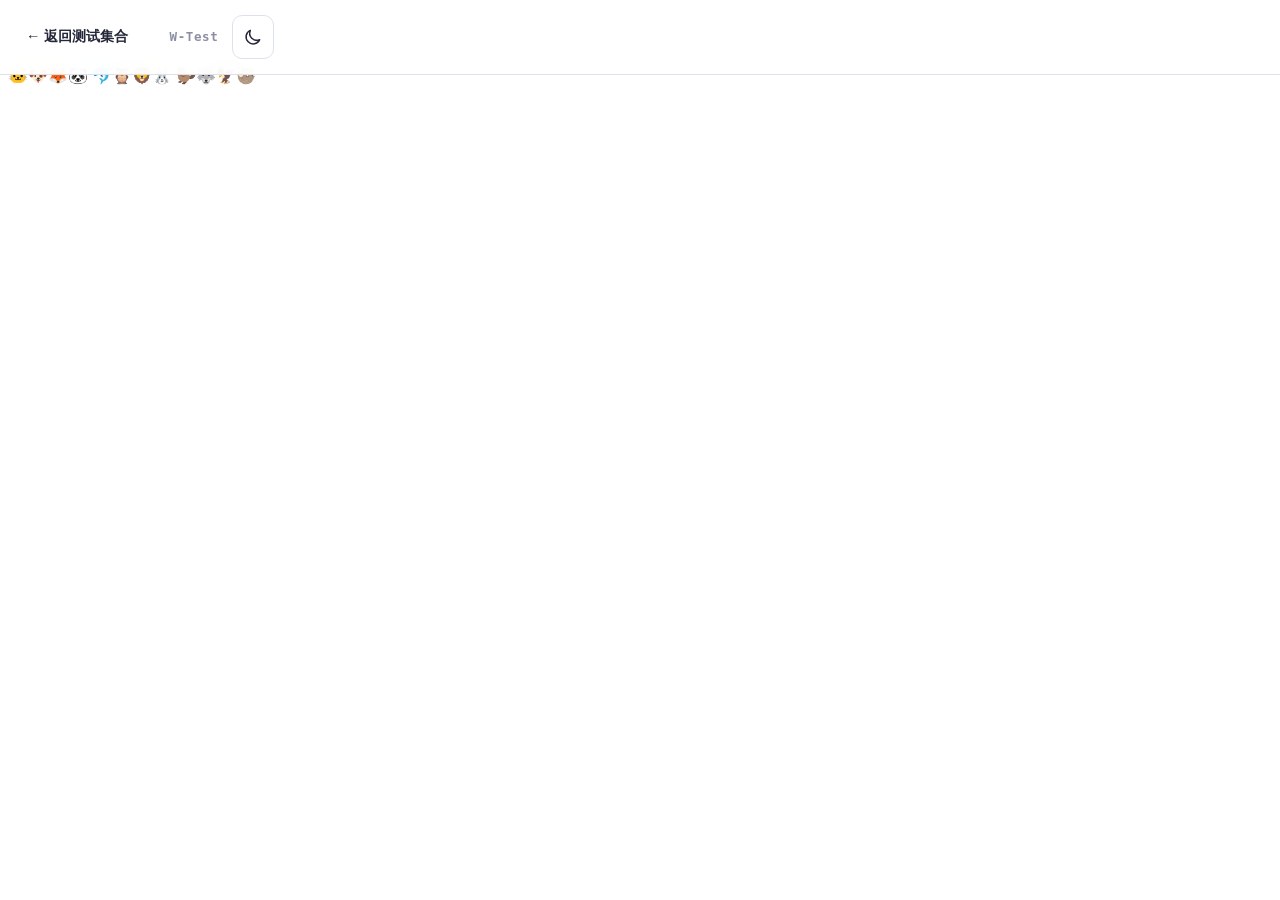
==== tests/animal/index.html @ ecf6f888 "feat: redesign site experience" ====
<!DOCTYPE html>
<html lang="zh-CN">
<head>
<meta charset="UTF-8">
<meta name="viewport" content="width=device-width, initial-scale=1.0">
<title>你是哪种动物？| 超有趣动物人格测试</title>
<meta name="description" content="30道趣味题目，测测你的动物人格原型！猫系？狗系？卡皮巴拉？12种动物等你来解锁～">
<meta property="og:title" content="你是哪种动物？超有趣动物人格测试">
<meta property="og:description" content="30道趣味题目测出你的动物人格，看看你是猫系高冷怪还是狗系快乐修勾？">
<meta property="og:type" content="website">
<link rel="icon" type="image/svg+xml" href="../../favicon.svg">
<link rel="stylesheet" href="style.css">
  <script src="../../js/theme.js"></script>
  <link rel="stylesheet" href="../../css/tokens.css">
  <link rel="stylesheet" href="../../css/components.css">
  <link rel="stylesheet" href="../../css/test-shell.css">
</head>
<body class="wt-has-nav">
<nav class="wt-nav">
    <a href="../../index.html">← 返回测试集合</a>
    <span style="color:rgba(255,255,255,0.2);">|</span>
    <span class="wt-nav-logo">W-Test</span>
</nav>

<div class="floating-bg">
  <span class="emoji">🐱</span><span class="emoji">🐶</span><span class="emoji">🦊</span><span class="emoji">🐼</span>
  <span class="emoji">🐬</span><span class="emoji">🦉</span><span class="emoji">🦁</span><span class="emoji">🐰</span>
  <span class="emoji">🦫</span><span class="emoji">🐺</span><span class="emoji">🦅</span><span class="emoji">🦥</span>
</div>

<div class="container" id="app">
  <!-- 动态渲染 -->
</div>

<script src="script.js"></script>
<script src="../../js/test-shell.js"></script>
</body>
</html>
---- css/tokens.css ----
:root {
  color-scheme: light;
  --wt-color-primary: #6657e8;
  --wt-color-primary-strong: #4f42ca;
  --wt-color-primary-soft: #eeecff;
  --wt-color-teal: #37a9a1;
  --wt-color-teal-soft: #e2f5f2;
  --wt-color-coral: #f06e76;
  --wt-color-coral-soft: #fff0f1;
  --wt-color-ink: #171a2b;
  --wt-color-text: #25283a;
  --wt-color-text-secondary: #64687b;
  --wt-color-text-muted: #8b8fa1;
  --wt-color-page: #f7f8fc;
  --wt-color-surface: #ffffff;
  --wt-color-surface-raised: #ffffff;
  --wt-color-surface-soft: #f0f2f8;
  --wt-color-border: #dde1ec;
  --wt-color-border-strong: #c7ccda;
  --wt-color-danger: #c83f55;
  --wt-color-focus: #1c7ed6;
  --wt-shadow-sm: 0 6px 18px rgba(31, 35, 58, 0.06);
  --wt-shadow-md: 0 18px 48px rgba(31, 35, 58, 0.1);
  --wt-radius-sm: 10px;
  --wt-radius-md: 14px;
  --wt-radius-lg: 18px;
  --wt-radius-xl: 28px;
  --wt-space-1: 4px;
  --wt-space-2: 8px;
  --wt-space-3: 12px;
  --wt-space-4: 16px;
  --wt-space-5: 24px;
  --wt-space-6: 32px;
  --wt-space-7: 48px;
  --wt-space-8: 72px;
  --wt-content-width: 1280px;
  --wt-reading-width: 720px;
  --wt-font-display: "Smiley Sans", "得意黑", "PingFang SC", sans-serif;
  --wt-font-body: "Noto Sans SC", "PingFang SC", "Microsoft YaHei", sans-serif;
  --wt-font-mono: "IBM Plex Mono", "SFMono-Regular", Consolas, monospace;
  --wt-ease: cubic-bezier(0.22, 1, 0.36, 1);
  --wt-duration-fast: 160ms;
  --wt-duration-normal: 280ms;
}

[data-theme="dark"] {
  color-scheme: dark;
  --wt-color-primary: #968cff;
  --wt-color-primary-strong: #b4adff;
  --wt-color-primary-soft: #2b2850;
  --wt-color-teal: #65c8bf;
  --wt-color-teal-soft: #163c3a;
  --wt-color-coral: #ff8d94;
  --wt-color-coral-soft: #48282f;
  --wt-color-ink: #f7f7fb;
  --wt-color-text: #f0f1f7;
  --wt-color-text-secondary: #b6b9c8;
  --wt-color-text-muted: #8e92a3;
  --wt-color-page: #11131d;
  --wt-color-surface: #1a1d29;
  --wt-color-surface-raised: #202432;
  --wt-color-surface-soft: #252938;
  --wt-color-border: #323747;
  --wt-color-border-strong: #474d61;
  --wt-color-danger: #ff8698;
  --wt-color-focus: #72b7ff;
  --wt-shadow-sm: 0 8px 22px rgba(0, 0, 0, 0.2);
  --wt-shadow-md: 0 20px 56px rgba(0, 0, 0, 0.3);
}

@media (prefers-reduced-motion: reduce) {
  html {
    scroll-behavior: auto !important;
  }

  *,
  *::before,
  *::after {
    animation-duration: 0.01ms !important;
    animation-iteration-count: 1 !important;
    scroll-behavior: auto !important;
    transition-duration: 0.01ms !important;
  }
}
---- css/components.css ----
.wt-visually-hidden {
  position: absolute !important;
  width: 1px !important;
  height: 1px !important;
  padding: 0 !important;
  margin: -1px !important;
  overflow: hidden !important;
  clip: rect(0, 0, 0, 0) !important;
  white-space: nowrap !important;
  border: 0 !important;
}

:where(a, button, input, select, textarea, [tabindex]):focus-visible {
  outline: 3px solid var(--wt-color-focus);
  outline-offset: 3px;
}

.wt-button {
  min-height: 44px;
  display: inline-flex;
  align-items: center;
  justify-content: center;
  gap: var(--wt-space-2);
  padding: 10px 18px;
  border: 1px solid transparent;
  border-radius: var(--wt-radius-sm);
  font: 700 0.94rem/1.2 var(--wt-font-body);
  text-decoration: none;
  cursor: pointer;
  transition: transform var(--wt-duration-fast) var(--wt-ease),
    background-color var(--wt-duration-fast) ease,
    border-color var(--wt-duration-fast) ease,
    color var(--wt-duration-fast) ease,
    box-shadow var(--wt-duration-fast) ease;
}

.wt-button:hover {
  transform: translateY(-2px);
}

.wt-button:active {
  transform: translateY(0);
}

.wt-button--primary {
  color: #fff;
  background: var(--wt-color-primary);
  box-shadow: 0 8px 22px color-mix(in srgb, var(--wt-color-primary) 26%, transparent);
}

.wt-button--primary:hover {
  background: var(--wt-color-primary-strong);
}

.wt-button--secondary {
  color: var(--wt-color-text);
  background: var(--wt-color-surface);
  border-color: var(--wt-color-border);
}

.wt-button--secondary:hover {
  border-color: var(--wt-color-border-strong);
  box-shadow: var(--wt-shadow-sm);
}

.wt-button--quiet {
  color: var(--wt-color-text-secondary);
  background: transparent;
}

.wt-button--danger {
  color: var(--wt-color-danger);
  background: transparent;
  border-color: color-mix(in srgb, var(--wt-color-danger) 35%, transparent);
}

.wt-icon-button {
  width: 44px;
  height: 44px;
  display: inline-grid;
  place-items: center;
  padding: 0;
  border: 1px solid var(--wt-color-border);
  border-radius: var(--wt-radius-sm);
  color: var(--wt-color-text);
  background: var(--wt-color-surface);
  cursor: pointer;
  transition: background-color var(--wt-duration-fast) ease,
    border-color var(--wt-duration-fast) ease,
    transform var(--wt-duration-fast) var(--wt-ease);
}

.wt-icon-button:hover {
  border-color: var(--wt-color-primary);
  background: var(--wt-color-primary-soft);
  transform: translateY(-1px);
}

.wt-chip {
  min-height: 38px;
  display: inline-flex;
  align-items: center;
  justify-content: center;
  padding: 7px 14px;
  border: 1px solid var(--wt-color-border);
  border-radius: 999px;
  color: var(--wt-color-text-secondary);
  background: var(--wt-color-surface);
  font: 650 0.86rem/1 var(--wt-font-body);
}

button.wt-chip {
  cursor: pointer;
}

button.wt-chip:hover,
.wt-chip[aria-pressed="true"],
.wt-chip.is-active {
  color: var(--wt-color-primary-strong);
  border-color: color-mix(in srgb, var(--wt-color-primary) 45%, var(--wt-color-border));
  background: var(--wt-color-primary-soft);
}

.wt-kicker {
  display: inline-flex;
  align-items: center;
  gap: var(--wt-space-2);
  margin: 0 0 var(--wt-space-3);
  color: var(--wt-color-primary-strong);
  font: 750 0.8rem/1.2 var(--wt-font-mono);
  letter-spacing: 0.08em;
  text-transform: uppercase;
}

.wt-kicker::before {
  content: "";
  width: 24px;
  height: 2px;
  background: currentColor;
}

.wt-surface-card {
  border: 1px solid var(--wt-color-border);
  border-radius: var(--wt-radius-lg);
  background: var(--wt-color-surface);
  box-shadow: var(--wt-shadow-sm);
}

.wt-theme-icon {
  width: 20px;
  height: 20px;
  display: block;
}

.wt-theme-icon--sun,
[data-theme="dark"] .wt-theme-icon--moon {
  display: none;
}

[data-theme="dark"] .wt-theme-icon--sun {
  display: block;
}

.wt-empty-state {
  padding: var(--wt-space-7) var(--wt-space-5);
  text-align: center;
  color: var(--wt-color-text-secondary);
}

.wt-empty-state h3 {
  margin: 0 0 var(--wt-space-2);
  color: var(--wt-color-text);
}

.wt-dialog {
  width: min(620px, calc(100vw - 32px));
  max-height: min(760px, calc(100vh - 32px));
  padding: 0;
  border: 1px solid var(--wt-color-border);
  border-radius: var(--wt-radius-xl);
  color: var(--wt-color-text);
  background: var(--wt-color-surface);
  box-shadow: var(--wt-shadow-md);
}

.wt-dialog::backdrop {
  background: rgba(15, 18, 32, 0.52);
  backdrop-filter: blur(6px);
}

.wt-dialog__header,
.wt-dialog__footer {
  display: flex;
  align-items: center;
  justify-content: space-between;
  gap: var(--wt-space-4);
  padding: var(--wt-space-5);
}

.wt-dialog__header {
  border-bottom: 1px solid var(--wt-color-border);
}

.wt-dialog__footer {
  border-top: 1px solid var(--wt-color-border);
}

.wt-dialog__body {
  padding: var(--wt-space-5);
}

.wt-dialog__title {
  margin: 0;
  font-size: 1.35rem;
}

@media (max-width: 600px) {
  .wt-button {
    min-height: 48px;
  }

  .wt-dialog__header,
  .wt-dialog__body,
  .wt-dialog__footer {
    padding: var(--wt-space-4);
  }
}
---- css/test-shell.css ----
.wt-has-nav {
  padding-top: 58px !important;
}

.wt-nav {
  position: fixed !important;
  inset: 0 0 auto 0 !important;
  z-index: 1000 !important;
  min-height: 58px !important;
  display: flex !important;
  align-items: center !important;
  gap: 14px !important;
  padding: 8px max(16px, calc((100vw - 1280px) / 2)) !important;
  border-bottom: 1px solid var(--wt-color-border) !important;
  color: var(--wt-color-text) !important;
  background: color-mix(in srgb, var(--wt-color-surface) 92%, transparent) !important;
  box-shadow: none !important;
  backdrop-filter: blur(14px) !important;
  -webkit-backdrop-filter: blur(14px) !important;
}

.wt-nav > a:first-child {
  min-height: 42px;
  display: inline-flex !important;
  align-items: center !important;
  gap: 9px !important;
  padding: 6px 10px !important;
  border-radius: var(--wt-radius-sm) !important;
  color: var(--wt-color-text) !important;
  font: 700 0.9rem/1.2 var(--wt-font-body) !important;
  text-decoration: none !important;
}

.wt-nav > a:first-child:hover {
  color: var(--wt-color-primary-strong) !important;
  background: var(--wt-color-primary-soft) !important;
}

.wt-nav .wt-nav-logo {
  color: var(--wt-color-text-muted) !important;
  font: 700 0.78rem/1 var(--wt-font-mono) !important;
  letter-spacing: 0.05em !important;
}

.wt-nav > a:not(:first-child) {
  margin-left: auto !important;
  color: var(--wt-color-text-secondary) !important;
  font: 600 0.84rem/1 var(--wt-font-body) !important;
  text-decoration: none !important;
}

.wt-nav-theme {
  flex: 0 0 auto;
  width: 42px;
  height: 42px;
  display: grid;
  place-items: center;
  padding: 0;
  border: 1px solid var(--wt-color-border);
  border-radius: var(--wt-radius-sm);
  color: var(--wt-color-text);
  background: var(--wt-color-surface);
  cursor: pointer;
}

.wt-shell-v2 :where(button, [role="button"], input, select, textarea) {
  font-family: var(--wt-font-body) !important;
}

.wt-shell-v2 :where(button, [role="button"]) {
  min-height: 44px;
}

.wt-shell-v2 :where(button, a, input, select, textarea, [tabindex]):focus-visible {
  outline: 3px solid var(--wt-color-focus) !important;
  outline-offset: 3px !important;
}

[data-theme="dark"] body.wt-shell-v2 {
  --bg: #11131d;
  --bg-warm: #181b27;
  --light: #151823;
  --card: #1a1d29;
  --card-bg: #1a1d29;
  --bg-start: #11131d;
  --bg-end: #191827;
  --bg-deep: #11131d;
  --bg-glass: rgba(32, 36, 50, 0.78);
  --text: #f0f1f7;
  --dark: #f0f1f7;
  --text-primary: #f0f1f7;
  --text-secondary: #b6b9c8;
  --text-light: #8e92a3;
  --text-muted: #8e92a3;
  --border: #34394a;
  color: var(--wt-color-text) !important;
  background: linear-gradient(155deg, #11131d, #181b27 54%, #141925) fixed !important;
}

[data-theme="dark"] body.wt-shell-v2 :where(
  .landing,
  .landing-section,
  #landing-section,
  .test,
  .test-section,
  #test-section,
  .results,
  .results-section,
  #results-section,
  .history-page,
  .history-section,
  #history-section,
  .encyclopedia-page,
  .encyclopedia-section,
  #encyclopedia-section
) {
  color: var(--wt-color-text) !important;
  background: transparent !important;
}

[data-theme="dark"] body.wt-shell-v2 :where(
  .card,
  .feature,
  .feature-card,
  .question-card,
  .option,
  .option-btn,
  .option-likert,
  .result-card,
  .chart-section,
  .dimension-card,
  .advice-section,
  .history-card,
  .history-item,
  .encyclopedia-card,
  .other-figure,
  .personality-card,
  .spread-card,
  .domain-card
) {
  color: var(--wt-color-text) !important;
  border-color: var(--wt-color-border) !important;
  background-color: var(--wt-color-surface) !important;
}

[data-theme="dark"] body.wt-shell-v2 :where(p, .subtitle, .landing-subtitle, .feature-desc, .option-label) {
  color: var(--wt-color-text-secondary);
}

[data-theme="dark"] body[data-wt-test-id="mbti"] :where(.container, .personality-card, .result-card, #result) {
  color: var(--wt-color-text) !important;
  border-color: var(--wt-color-border) !important;
  background: var(--wt-color-surface) !important;
}

[data-theme="dark"] body[data-wt-test-id="mbti"] .welcome {
  color: var(--wt-color-text) !important;
  background: linear-gradient(135deg, #2b2850, #3b2c3c) !important;
}

[data-theme="dark"] body.wt-shell-v2 :where(
  h1,
  h2,
  h3,
  h4,
  .landing-title,
  .results-title,
  .feature-title,
  .history-title
) {
  color: var(--wt-color-text) !important;
}

@media (max-width: 520px) {
  .wt-nav {
    padding-inline: 10px !important;
  }

  .wt-nav .wt-nav-logo,
  .wt-nav > a:not(:first-child) {
    display: none !important;
  }

  .wt-nav-theme {
    margin-left: auto;
  }
}
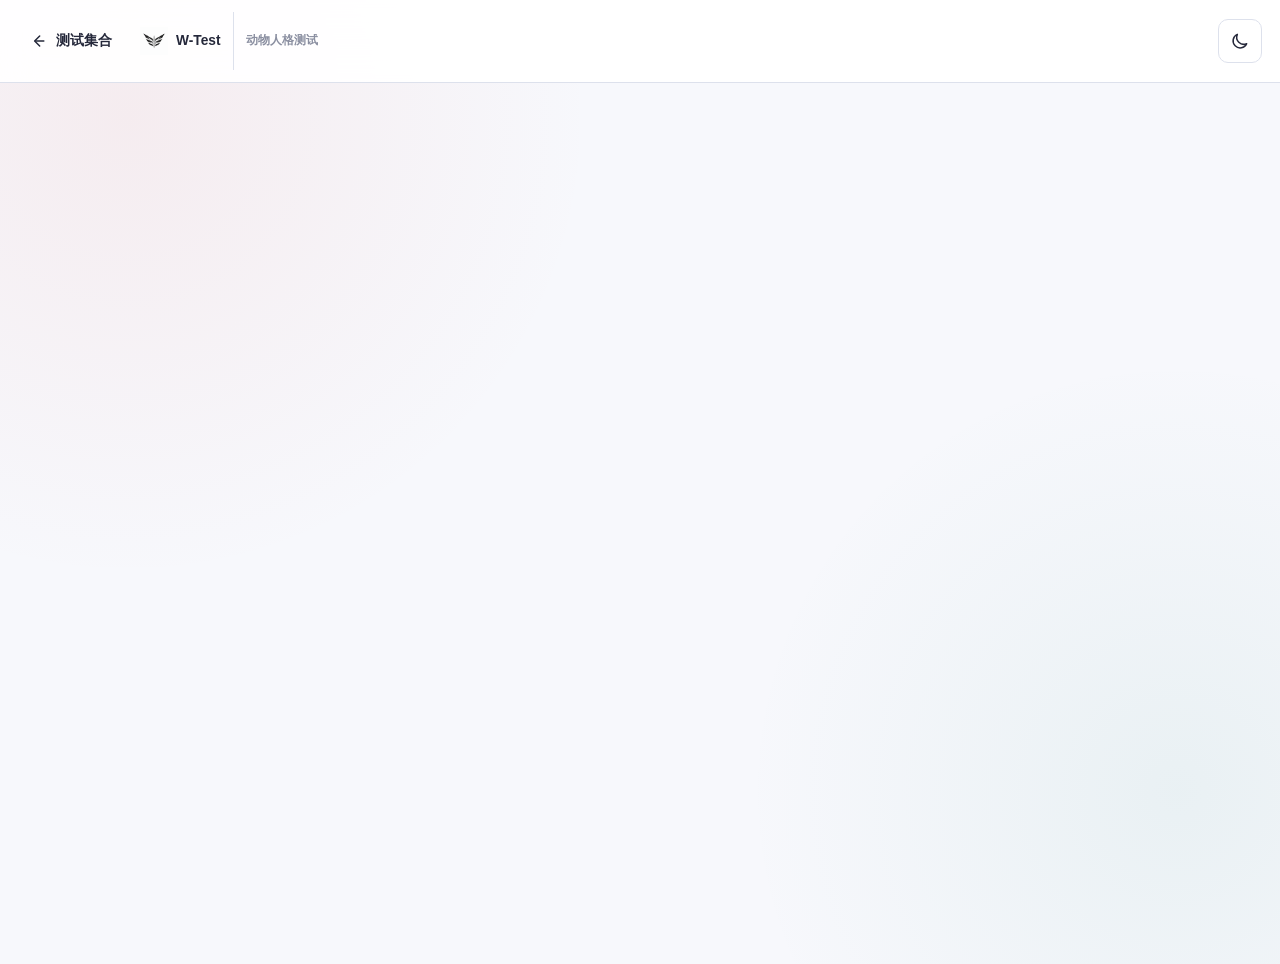
==== commit 1dde15ec: "Add branded loading transitions and favicon" ====
--- a/tests/animal/index.html
+++ b/tests/animal/index.html
@@ -8,7 +8,7 @@
 <meta property="og:title" content="你是哪种动物？超有趣动物人格测试">
 <meta property="og:description" content="30道趣味题目测出你的动物人格，看看你是猫系高冷怪还是狗系快乐修勾？">
 <meta property="og:type" content="website">
-<link rel="icon" type="image/svg+xml" href="../../favicon.svg">
+<link rel="icon" type="image/png" href="../../favicon.png">
 <link rel="stylesheet" href="style.css">
   <script src="../../js/theme.js"></script>
   <link rel="stylesheet" href="../../css/tokens.css">
--- a/css/test-shell.css
+++ b/css/test-shell.css
@@ -1,58 +1,180 @@
+/* W-Test 测试内部统一外壳：共享体验由本文件负责，各测试原样式仅保留内容排版。 */
 .wt-has-nav {
-  padding-top: 58px !important;
-}
-
+  padding-top: 64px !important;
+}
+
+.wt-test-skip {
+  position: fixed;
+  z-index: 1200;
+  top: -80px;
+  left: 18px;
+  padding: 10px 14px;
+  border-radius: var(--wt-radius-sm);
+  color: #fff;
+  background: var(--wt-color-primary);
+  font: 700 0.86rem/1.2 var(--wt-font-body);
+  text-decoration: none;
+  transition: top var(--wt-duration-fast) ease;
+}
+
+.wt-test-skip:focus {
+  top: 10px;
+}
+
+body.wt-shell-v3 {
+  --test-primary: var(--wt-color-primary);
+  --test-accent: var(--wt-color-teal);
+  --test-soft: var(--wt-color-primary-soft);
+  --test-ink: var(--wt-color-ink);
+  --test-illustration-bg: #eeecff;
+  --test-line: color-mix(in srgb, var(--test-primary) 26%, var(--wt-color-border));
+  min-height: 100dvh;
+  margin: 0 !important;
+  color: var(--wt-color-text) !important;
+  background:
+    radial-gradient(circle at 10% 12%, color-mix(in srgb, var(--test-primary) 8%, transparent), transparent 29rem),
+    radial-gradient(circle at 92% 82%, color-mix(in srgb, var(--test-accent) 7%, transparent), transparent 27rem),
+    var(--wt-color-page) !important;
+  font-family: var(--wt-font-body) !important;
+}
+
+body[data-wt-test-id="mbti"] {
+  --test-primary: #6759dc;
+  --test-accent: #4778d9;
+  --test-soft: #eeedff;
+  --test-ink: #202448;
+  --test-illustration-bg: #e8ecfb;
+}
+
+body[data-wt-test-id="history"] {
+  --test-primary: #aa3439;
+  --test-accent: #a97d45;
+  --test-soft: #f7ece8;
+  --test-ink: #402923;
+  --test-illustration-bg: #eee4d4;
+}
+
+body[data-wt-test-id="love"] {
+  --test-primary: #c94778;
+  --test-accent: #7d5ac7;
+  --test-soft: #faeaf1;
+  --test-ink: #42263a;
+  --test-illustration-bg: #f4e5ee;
+}
+
+body[data-wt-test-id="maturity"] {
+  --test-primary: #28617b;
+  --test-accent: #a87945;
+  --test-soft: #e6f0f2;
+  --test-ink: #173a4a;
+  --test-illustration-bg: #e5ece6;
+}
+
+body[data-wt-test-id="animal"] {
+  --test-primary: #df625e;
+  --test-accent: #318d83;
+  --test-soft: #fff0e6;
+  --test-ink: #343333;
+  --test-illustration-bg: #f6edcf;
+}
+
+body[data-wt-test-id="dark-triad"] {
+  --test-primary: #9f462d;
+  --test-accent: #8d7235;
+  --test-soft: #f2e9e5;
+  --test-ink: #2c2430;
+  --test-illustration-bg: #ded7df;
+}
+
+body[data-wt-test-id="tarot"] {
+  --test-primary: #426f99;
+  --test-accent: #a68d53;
+  --test-soft: #e5edf5;
+  --test-ink: #20364a;
+  --test-illustration-bg: #dce9f4;
+}
+
+[data-theme="dark"] body.wt-shell-v3:not([data-wt-test-id="dark-triad"]) {
+  --test-soft: color-mix(in srgb, var(--test-primary) 22%, var(--wt-color-surface));
+  --test-ink: var(--wt-color-ink);
+  --test-illustration-bg: color-mix(in srgb, var(--test-primary) 12%, var(--wt-color-surface));
+}
+
+/* 顶部导航 */
 .wt-nav {
   position: fixed !important;
   inset: 0 0 auto 0 !important;
   z-index: 1000 !important;
-  min-height: 58px !important;
-  display: flex !important;
+  min-height: 64px !important;
+  display: grid !important;
+  grid-template-columns: auto auto minmax(0, 1fr) auto !important;
   align-items: center !important;
-  gap: 14px !important;
-  padding: 8px max(16px, calc((100vw - 1280px) / 2)) !important;
+  gap: 12px !important;
+  padding: 9px max(18px, calc((100vw - var(--wt-content-width)) / 2)) !important;
+  border: 0 !important;
   border-bottom: 1px solid var(--wt-color-border) !important;
   color: var(--wt-color-text) !important;
-  background: color-mix(in srgb, var(--wt-color-surface) 92%, transparent) !important;
+  background: color-mix(in srgb, var(--wt-color-surface) 93%, transparent) !important;
   box-shadow: none !important;
-  backdrop-filter: blur(14px) !important;
-  -webkit-backdrop-filter: blur(14px) !important;
-}
-
-.wt-nav > a:first-child {
-  min-height: 42px;
+  backdrop-filter: blur(16px) !important;
+  -webkit-backdrop-filter: blur(16px) !important;
+}
+
+.wt-nav a {
+  text-decoration: none !important;
+}
+
+.wt-nav-back,
+.wt-nav-brand {
+  min-height: 44px;
   display: inline-flex !important;
   align-items: center !important;
-  gap: 9px !important;
-  padding: 6px 10px !important;
+  gap: 8px !important;
+  padding: 7px 10px !important;
   border-radius: var(--wt-radius-sm) !important;
   color: var(--wt-color-text) !important;
-  font: 700 0.9rem/1.2 var(--wt-font-body) !important;
-  text-decoration: none !important;
-}
-
-.wt-nav > a:first-child:hover {
-  color: var(--wt-color-primary-strong) !important;
-  background: var(--wt-color-primary-soft) !important;
-}
-
-.wt-nav .wt-nav-logo {
-  color: var(--wt-color-text-muted) !important;
-  font: 700 0.78rem/1 var(--wt-font-mono) !important;
-  letter-spacing: 0.05em !important;
-}
-
-.wt-nav > a:not(:first-child) {
-  margin-left: auto !important;
-  color: var(--wt-color-text-secondary) !important;
-  font: 600 0.84rem/1 var(--wt-font-body) !important;
-  text-decoration: none !important;
+  font: 700 0.86rem/1 var(--wt-font-body) !important;
+}
+
+.wt-nav-back svg,
+.wt-nav-theme svg,
+.wt-question-navigator__toggle svg {
+  width: 20px;
+  height: 20px;
+  fill: none;
+  stroke: currentColor;
+  stroke-width: 1.8;
+  stroke-linecap: round;
+  stroke-linejoin: round;
+}
+
+.wt-nav-back:hover {
+  color: var(--test-primary) !important;
+  background: var(--test-soft) !important;
+}
+
+.wt-nav-brand {
+  padding-inline: 6px 12px !important;
+  border-right: 1px solid var(--wt-color-border);
+  border-radius: 0 !important;
+}
+
+.wt-nav-brand img {
+  width: 28px;
+  height: 28px;
+}
+
+.wt-nav-context {
+  overflow: hidden;
+  color: var(--wt-color-text-muted);
+  font: 650 0.78rem/1.2 var(--wt-font-mono);
+  text-overflow: ellipsis;
+  white-space: nowrap;
 }
 
 .wt-nav-theme {
-  flex: 0 0 auto;
-  width: 42px;
-  height: 42px;
+  width: 44px;
+  height: 44px;
   display: grid;
   place-items: center;
   padding: 0;
@@ -63,125 +185,962 @@
   cursor: pointer;
 }
 
-.wt-shell-v2 :where(button, [role="button"], input, select, textarea) {
+/* 通用进入页 */
+.wt-test-landing {
+  width: min(calc(100% - 32px), 1160px) !important;
+  max-width: 1160px !important;
+  min-height: min(720px, calc(100dvh - 64px)) !important;
+  display: grid !important;
+  grid-template-columns: minmax(0, 1.04fr) minmax(330px, 0.96fr) !important;
+  align-items: center !important;
+  gap: clamp(36px, 6vw, 84px) !important;
+  margin: 0 auto !important;
+  padding: clamp(54px, 8vw, 104px) 0 !important;
+  border: 0 !important;
+  border-radius: 0 !important;
+  background: transparent !important;
+  box-shadow: none !important;
+  text-align: left !important;
+}
+
+.wt-test-landing[style*="display: none"],
+.wt-test-landing[style*="display:none"],
+body[data-wt-test-id="tarot"] #screen-domain.wt-test-landing:not(.active) {
+  display: none !important;
+}
+
+.wt-test-landing__copy {
+  min-width: 0;
+  display: flex;
+  align-items: flex-start;
+  flex-direction: column;
+  text-align: left;
+}
+
+.wt-test-kicker {
+  order: -20;
+  display: inline-flex;
+  align-items: center;
+  gap: 10px;
+  margin: 0 0 20px !important;
+  color: var(--test-primary) !important;
+  font: 750 0.72rem/1.2 var(--wt-font-mono) !important;
+  letter-spacing: 0.09em;
+  text-transform: uppercase;
+}
+
+.wt-test-kicker::before {
+  content: "";
+  width: 28px;
+  height: 2px;
+  background: currentColor;
+}
+
+.wt-test-landing__copy :is(h1, .main-title, .landing-title),
+.wt-test-landing__copy > h2 {
+  max-width: 760px;
+  margin: 0 0 18px !important;
+  color: var(--test-ink) !important;
+  background: none !important;
+  font: 760 clamp(2.55rem, 5vw, 4.9rem)/1.04 var(--wt-font-display) !important;
+  letter-spacing: -0.045em !important;
+  text-align: left !important;
+  -webkit-text-fill-color: currentColor !important;
+  text-shadow: none !important;
+}
+
+.wt-test-landing__copy :is(.subtitle, .sub-title, .landing-subtitle) {
+  max-width: 650px !important;
+  margin: 0 0 24px !important;
+  color: var(--wt-color-text-secondary) !important;
+  font: 400 1rem/1.85 var(--wt-font-body) !important;
+  text-align: left !important;
+}
+
+.wt-test-meta {
+  display: flex;
+  flex-wrap: wrap;
+  gap: 8px 18px;
+  margin: 0 0 28px;
+  padding: 0;
+  color: var(--wt-color-text-secondary);
+  font: 650 0.76rem/1.4 var(--wt-font-mono);
+  list-style: none;
+}
+
+.wt-test-meta li {
+  display: inline-flex;
+  align-items: center;
+  gap: 10px;
+}
+
+.wt-test-meta li::before {
+  content: "";
+  width: 7px;
+  height: 7px;
+  border: 2px solid var(--test-primary);
+  border-radius: 50%;
+}
+
+.wt-test-landing__copy :is(.features, .feature-cards, .stats) {
+  width: 100% !important;
+  display: grid !important;
+  grid-template-columns: repeat(3, minmax(0, 1fr)) !important;
+  gap: 1px !important;
+  margin: 24px 0 28px !important;
+  overflow: hidden;
+  border: 1px solid var(--wt-color-border) !important;
+  border-radius: var(--wt-radius-lg) !important;
+  background: var(--wt-color-border) !important;
+  box-shadow: none !important;
+}
+
+.wt-test-landing__copy :is(.feature, .feature-card, .stats > div) {
+  min-width: 0 !important;
+  min-height: 112px !important;
+  margin: 0 !important;
+  padding: 18px !important;
+  border: 0 !important;
+  border-radius: 0 !important;
+  color: var(--wt-color-text) !important;
+  background: var(--wt-color-surface) !important;
+  box-shadow: none !important;
+  text-align: left !important;
+}
+
+.wt-test-landing__copy :is(.feature-icon, .feat-icon, .logo-icon, .landing-icon, .logo) {
+  display: none !important;
+}
+
+.wt-test-landing__copy :is(.feature, .feature-card) h3,
+.wt-test-landing__copy .feat-text {
+  margin: 0 0 7px !important;
+  color: var(--wt-color-text) !important;
+  font: 750 0.84rem/1.4 var(--wt-font-body) !important;
+}
+
+.wt-test-landing__copy :is(.feature, .feature-card) p {
+  margin: 0 !important;
+  color: var(--wt-color-text-secondary) !important;
+  font: 400 0.75rem/1.65 var(--wt-font-body) !important;
+}
+
+.wt-test-visual {
+  position: relative;
+  width: 100%;
+  margin: 0;
+  overflow: hidden;
+  border: 1px solid var(--test-line);
+  border-radius: var(--wt-radius-xl);
+  aspect-ratio: 3 / 2;
+  background: var(--test-illustration-bg);
+  box-shadow: var(--wt-shadow-md);
+}
+
+.wt-test-visual::after {
+  content: "";
+  position: absolute;
+  inset: 16px;
+  border: 1px solid color-mix(in srgb, var(--test-primary) 32%, transparent);
+  border-radius: calc(var(--wt-radius-xl) - 10px);
+  pointer-events: none;
+}
+
+.wt-test-visual img {
+  width: 100%;
+  height: 100%;
+  display: block;
+  object-fit: cover;
+}
+
+.wt-test-visual figcaption {
+  position: absolute;
+  inset: auto 28px 24px;
+  z-index: 1;
+  display: flex;
+  justify-content: space-between;
+  color: color-mix(in srgb, var(--test-ink) 72%, transparent);
+  font: 700 0.66rem/1 var(--wt-font-mono);
+  letter-spacing: 0.08em;
+}
+
+body.wt-shell-v3 .wt-test-landing__copy :is(button, .btn, .start-btn, .btn-primary),
+body.wt-shell-v3 .wt-test-stage :is(button, .btn, .start-btn, .btn-primary, .btn-nav, .nav-btn) {
+  min-height: 46px;
+  border-radius: var(--wt-radius-sm) !important;
   font-family: var(--wt-font-body) !important;
-}
-
-.wt-shell-v2 :where(button, [role="button"]) {
-  min-height: 44px;
-}
-
-.wt-shell-v2 :where(button, a, input, select, textarea, [tabindex]):focus-visible {
+  cursor: pointer;
+  transition: color var(--wt-duration-fast) ease, background var(--wt-duration-fast) ease,
+    border-color var(--wt-duration-fast) ease, box-shadow var(--wt-duration-fast) ease,
+    transform var(--wt-duration-fast) var(--wt-ease) !important;
+}
+
+body.wt-shell-v3 .wt-test-landing__copy :is(.start-btn, .btn-primary, .btn.btn-primary),
+body.wt-shell-v3 .wt-test-stage :is(.btn-primary, .btn.btn-primary) {
+  color: #fff !important;
+  border: 1px solid var(--test-primary) !important;
+  background: var(--test-primary) !important;
+  box-shadow: 0 10px 26px color-mix(in srgb, var(--test-primary) 25%, transparent) !important;
+}
+
+body.wt-shell-v3 .wt-test-landing__copy :is(
+  .btn-outline, .btn-secondary, .btn.btn-secondary, .history-entry-btn,
+  .encyclopedia-entry-btn, .entry-btn
+),
+body.wt-shell-v3 .wt-test-stage :is(.btn-outline, .btn-secondary, .btn.btn-secondary, .entry-btn) {
+  color: var(--wt-color-text) !important;
+  border: 1px solid var(--wt-color-border) !important;
+  background: var(--wt-color-surface) !important;
+  box-shadow: none !important;
+}
+
+.wt-test-secondary-actions {
+  width: min(100%, 300px) !important;
+  display: grid !important;
+  grid-template-columns: repeat(2, minmax(0, 1fr)) !important;
+  gap: 10px !important;
+  margin: 12px 0 0 !important;
+}
+
+.wt-test-secondary-actions > button {
+  width: 100% !important;
+  min-width: 0 !important;
+  margin: 0 !important;
+}
+
+body[data-wt-test-id="love"] .wt-test-landing__copy > .start-btn,
+body[data-wt-test-id="love"] .wt-test-secondary-actions {
+  width: min(100%, 300px) !important;
+}
+
+body[data-wt-test-id="maturity"] .wt-test-landing__copy > #start-btn,
+body[data-wt-test-id="maturity"] .wt-test-secondary-actions {
+  width: min(100%, 320px) !important;
+}
+
+body.wt-shell-v3 .wt-test-landing__copy :is(
+  .btn-outline, .btn-secondary, .btn.btn-secondary, .history-entry-btn,
+  .encyclopedia-entry-btn, .entry-btn
+):hover,
+body.wt-shell-v3 .wt-test-stage :is(.btn-outline, .btn-secondary, .btn.btn-secondary, .entry-btn):hover {
+  color: var(--test-primary) !important;
+  border-color: var(--test-primary) !important;
+  background: var(--test-soft) !important;
+}
+
+body.wt-shell-v3 :is(button, [role="button"]):hover {
+  transform: translateY(-2px);
+}
+
+body.wt-shell-v3 :is(button, [role="button"]):active {
+  transform: translateY(0);
+}
+
+body.wt-shell-v3 button:disabled {
+  opacity: 0.42 !important;
+  cursor: not-allowed !important;
+  transform: none !important;
+}
+
+body.wt-shell-v3 :where(button, a, input, select, textarea, [tabindex]):focus-visible {
   outline: 3px solid var(--wt-color-focus) !important;
   outline-offset: 3px !important;
 }
 
-[data-theme="dark"] body.wt-shell-v2 {
-  --bg: #11131d;
-  --bg-warm: #181b27;
-  --light: #151823;
-  --card: #1a1d29;
-  --card-bg: #1a1d29;
-  --bg-start: #11131d;
-  --bg-end: #191827;
-  --bg-deep: #11131d;
-  --bg-glass: rgba(32, 36, 50, 0.78);
-  --text: #f0f1f7;
-  --dark: #f0f1f7;
-  --text-primary: #f0f1f7;
-  --text-secondary: #b6b9c8;
-  --text-light: #8e92a3;
-  --text-muted: #8e92a3;
-  --border: #34394a;
-  color: var(--wt-color-text) !important;
-  background: linear-gradient(155deg, #11131d, #181b27 54%, #141925) fixed !important;
-}
-
-[data-theme="dark"] body.wt-shell-v2 :where(
-  .landing,
-  .landing-section,
-  #landing-section,
-  .test,
-  .test-section,
-  #test-section,
-  .results,
-  .results-section,
-  #results-section,
-  .history-page,
-  .history-section,
-  #history-section,
-  .encyclopedia-page,
-  .encyclopedia-section,
-  #encyclopedia-section
-) {
-  color: var(--wt-color-text) !important;
+/* 答题、结果、历史、图鉴共同骨架 */
+.wt-test-stage,
+body[data-wt-test-id="animal"] #app {
+  color: var(--wt-color-text) !important;
+}
+
+.wt-test-stage--quiz {
+  width: min(calc(100% - 28px), var(--wt-reading-width)) !important;
+  min-height: calc(100dvh - 64px) !important;
+  margin: 0 auto !important;
+  padding: clamp(40px, 7vw, 76px) 0 80px !important;
   background: transparent !important;
 }
 
-[data-theme="dark"] body.wt-shell-v2 :where(
-  .card,
-  .feature,
-  .feature-card,
-  .question-card,
-  .option,
-  .option-btn,
-  .option-likert,
-  .result-card,
-  .chart-section,
-  .dimension-card,
-  .advice-section,
-  .history-card,
-  .history-item,
-  .encyclopedia-card,
-  .other-figure,
-  .personality-card,
-  .spread-card,
-  .domain-card
+body.wt-shell-v3 :is(.test-container, .question-area) {
+  width: 100% !important;
+  max-width: var(--wt-reading-width) !important;
+  margin-inline: auto !important;
+  padding: 0 !important;
+  border: 0 !important;
+  background: transparent !important;
+  box-shadow: none !important;
+}
+
+body.wt-shell-v3 :is(.progress-area, .progress-wrapper, .progress-wrap, .test-header, #test-content > .progress-bar) {
+  margin: 0 0 28px !important;
+}
+
+body.wt-shell-v3 :is(.progress-bar, .progress-bar-bg) {
+  height: 5px !important;
+  overflow: hidden;
+  border: 0 !important;
+  border-radius: 99px !important;
+  background: var(--wt-color-border) !important;
+  box-shadow: none !important;
+}
+
+body.wt-shell-v3 :is(.progress-fill, .progress-bar-fill, .fill, #progress) {
+  min-height: 5px !important;
+  height: 5px !important;
+  color: transparent !important;
+  border-radius: 99px !important;
+  background: linear-gradient(90deg, var(--test-primary), var(--test-accent)) !important;
+  box-shadow: none !important;
+  font-size: 0 !important;
+}
+
+body.wt-shell-v3 :is(.progress-text, .progress-num, .question-counter, .question-num, .question-number, .q-number) {
+  color: var(--wt-color-text-muted) !important;
+  font: 700 0.74rem/1.4 var(--wt-font-mono) !important;
+  letter-spacing: 0.04em;
+}
+
+body.wt-shell-v3 :is(.question-type-badge, .question-badge, .question-dimension, .q-hint) {
+  width: fit-content;
+  margin: 0 0 12px !important;
+  padding: 6px 10px !important;
+  border: 1px solid var(--test-line) !important;
+  border-radius: 99px !important;
+  color: var(--test-primary) !important;
+  background: var(--test-soft) !important;
+  font: 700 0.72rem/1.2 var(--wt-font-mono) !important;
+}
+
+body.wt-shell-v3 :is(.question-card, #question-card, #questionCard) {
+  margin: 0 0 16px !important;
+  padding: clamp(24px, 5vw, 42px) !important;
+  border: 1px solid var(--wt-color-border) !important;
+  border-radius: var(--wt-radius-xl) !important;
+  color: var(--wt-color-text) !important;
+  background: var(--wt-color-surface) !important;
+  box-shadow: var(--wt-shadow-sm) !important;
+}
+
+body.wt-shell-v3 :is(.question-text, .q-text) {
+  margin: 12px 0 28px !important;
+  color: var(--test-ink) !important;
+  font: 700 clamp(1.2rem, 2.8vw, 1.62rem)/1.55 var(--wt-font-body) !important;
+  text-align: left !important;
+}
+
+body.wt-shell-v3 :is(.options, .options-area, .options-container, .scale-buttons) {
+  display: grid !important;
+  gap: 10px !important;
+}
+
+body.wt-shell-v3 :is(.option, .option-btn, .option-likert, .option-situational) {
+  min-height: 54px !important;
+  display: flex !important;
+  align-items: center !important;
+  gap: 14px !important;
+  margin: 0 !important;
+  padding: 14px 16px !important;
+  border: 1px solid var(--wt-color-border) !important;
+  border-radius: var(--wt-radius-md) !important;
+  color: var(--wt-color-text) !important;
+  background: var(--wt-color-surface) !important;
+  box-shadow: none !important;
+  text-align: left !important;
+  cursor: pointer;
+}
+
+body.wt-shell-v3 :is(.option, .option-btn, .option-likert, .option-situational):hover {
+  border-color: var(--test-primary) !important;
+  background: var(--test-soft) !important;
+}
+
+body.wt-shell-v3 :is(.option, .option-btn, .option-likert, .option-situational).selected {
+  border-color: var(--test-primary) !important;
+  background: var(--test-soft) !important;
+  box-shadow: inset 4px 0 0 var(--test-primary) !important;
+}
+
+body.wt-shell-v3 :is(.nav-area, .nav-buttons, .q-nav, .btn-row, .navigation-buttons) {
+  display: flex !important;
+  align-items: center !important;
+  justify-content: space-between !important;
+  gap: 12px !important;
+  margin: 20px 0 !important;
+}
+
+/* 默认收起的题目导航 */
+.wt-question-navigator {
+  width: 100%;
+  margin: 18px 0 0;
+  border: 1px solid var(--wt-color-border);
+  border-radius: var(--wt-radius-lg);
+  background: var(--wt-color-surface);
+  box-shadow: var(--wt-shadow-sm);
+}
+
+.wt-question-navigator__toggle {
+  width: 100%;
+  min-height: 54px;
+  display: grid;
+  grid-template-columns: auto 1fr auto;
+  align-items: center;
+  gap: 12px;
+  padding: 12px 16px;
+  border: 0;
+  border-radius: inherit;
+  color: var(--wt-color-text);
+  background: transparent;
+  font: 750 0.86rem/1.2 var(--wt-font-body);
+  text-align: left;
+  cursor: pointer;
+}
+
+.wt-question-navigator__summary {
+  color: var(--wt-color-text-muted);
+  font: 650 0.7rem/1.2 var(--wt-font-mono);
+  text-align: right;
+}
+
+.wt-question-navigator__toggle svg {
+  transition: transform var(--wt-duration-normal) var(--wt-ease);
+}
+
+.wt-question-navigator.is-open .wt-question-navigator__toggle svg {
+  transform: rotate(180deg);
+}
+
+.wt-question-navigator__panel {
+  padding: 16px;
+  border-top: 1px solid var(--wt-color-border);
+}
+
+.wt-question-navigator__panel[hidden] {
+  display: none !important;
+}
+
+.wt-question-navigator__panel :is(.q-tabs-wrap, .question-tabs-wrap) {
+  display: block !important;
+  width: 100% !important;
+  margin: 0 !important;
+  padding: 0 !important;
+  border: 0 !important;
+  background: transparent !important;
+}
+
+.wt-question-navigator__panel :is(.q-tabs, .question-tabs, .dot-grid, .question-nav-grid) {
+  display: grid !important;
+  grid-template-columns: repeat(auto-fill, minmax(38px, 1fr)) !important;
+  gap: 8px !important;
+  margin: 0 !important;
+  padding: 0 !important;
+  border: 0 !important;
+  background: transparent !important;
+}
+
+.wt-question-navigator__panel :is(.q-tab, .question-nav-item, .question-nav-dot, .nav-dot, .dot) {
+  min-width: 38px !important;
+  min-height: 38px !important;
+  display: grid !important;
+  place-items: center !important;
+  margin: 0 !important;
+  border: 1px solid var(--wt-color-border) !important;
+  border-radius: 9px !important;
+  color: var(--wt-color-text-secondary) !important;
+  background: var(--wt-color-surface-soft) !important;
+  font: 700 0.7rem/1 var(--wt-font-mono) !important;
+}
+
+.wt-question-navigator__panel :is(.done, .answered, .completed, .is-answered)::after {
+  content: "✓";
+  margin-left: 3px;
+  font-size: 0.62rem;
+}
+
+.wt-question-navigator__panel :is(.current, .active, .is-current) {
+  color: #fff !important;
+  border-color: var(--test-primary) !important;
+  background: var(--test-primary) !important;
+  box-shadow: 0 4px 14px color-mix(in srgb, var(--test-primary) 25%, transparent) !important;
+}
+
+.wt-mbti-overview {
+  display: flex;
+  justify-content: space-between;
+  gap: 16px;
+  margin: -18px 0 28px;
+  color: var(--wt-color-text-muted);
+  font: 650 0.72rem/1.4 var(--wt-font-mono);
+}
+
+/* 报告、历史与图鉴 */
+.wt-test-stage--result,
+.wt-test-stage--history,
+.wt-test-stage--gallery {
+  width: min(calc(100% - 28px), 1120px) !important;
+  margin: 0 auto !important;
+  padding: clamp(44px, 7vw, 88px) 0 96px !important;
+  color: var(--wt-color-text) !important;
+  background: transparent !important;
+}
+
+body.wt-shell-v3 :is(.results-container, .history-container, .encyclopedia-container) {
+  width: 100% !important;
+  max-width: 1120px !important;
+  margin: 0 auto !important;
+  color: var(--wt-color-text) !important;
+}
+
+body.wt-shell-v3 :is(.result-hero, .results-header, .result-header, .history-header, .encyclopedia-header) {
+  margin-bottom: 32px !important;
+  padding-bottom: 24px !important;
+  border-bottom: 1px solid var(--wt-color-border) !important;
+  color: var(--wt-color-text) !important;
+  background: transparent !important;
+}
+
+body.wt-shell-v3 :is(.result-hero, .results-header, .result-header) :is(h1, h2, .result-name, .badge-title) {
+  color: var(--test-ink) !important;
+  font-family: var(--wt-font-display) !important;
+  letter-spacing: -0.025em;
+}
+
+body.wt-shell-v3 :is(.chart-section, .analysis-section, .advice-section, .figure-card, .result-card, .score-overview, .other-matches) {
+  margin: 16px 0 !important;
+  padding: clamp(20px, 4vw, 32px) !important;
+  border: 1px solid var(--wt-color-border) !important;
+  border-radius: var(--wt-radius-lg) !important;
+  color: var(--wt-color-text) !important;
+  background: var(--wt-color-surface) !important;
+  box-shadow: var(--wt-shadow-sm) !important;
+}
+
+body.wt-shell-v3 :is(.chart-section, .analysis-section, .advice-section) :is(h2, h3, .chart-title, .section-title) {
+  margin-top: 0 !important;
+  color: var(--test-ink) !important;
+  font-size: 1.05rem !important;
+  text-align: left !important;
+}
+
+body.wt-shell-v3 :is(.history-card, .history-item, .encyclopedia-card, .type-card, .animal-card, .other-figure, .personality-card) {
+  border-color: var(--wt-color-border) !important;
+  color: var(--wt-color-text) !important;
+  background-color: var(--wt-color-surface) !important;
+  box-shadow: var(--wt-shadow-sm) !important;
+}
+
+body.wt-shell-v3 :is(.results-actions, .result-actions, .share-section, .retake, .landing-extra-btns) {
+  display: flex !important;
+  flex-wrap: wrap !important;
+  justify-content: center !important;
+  gap: 10px !important;
+}
+
+/* 塔罗流程 */
+.wt-tarot-flow {
+  width: min(calc(100% - 28px), 760px);
+  margin: 18px auto 24px;
+}
+
+.wt-tarot-flow ol {
+  display: grid;
+  grid-template-columns: repeat(6, 1fr);
+  gap: 8px;
+  margin: 0;
+  padding: 0;
+  list-style: none;
+}
+
+.wt-tarot-flow li {
+  display: grid;
+  justify-items: center;
+  gap: 7px;
+  color: var(--wt-color-text-muted);
+  font-size: 0.72rem;
+  text-align: center;
+}
+
+.wt-tarot-flow li span {
+  width: 32px;
+  height: 32px;
+  display: grid;
+  place-items: center;
+  border: 1px solid var(--wt-color-border);
+  border-radius: 50%;
+  font: 700 0.68rem/1 var(--wt-font-mono);
+}
+
+.wt-tarot-flow li.is-complete span::after {
+  content: "✓";
+}
+
+.wt-tarot-flow li.is-complete span {
+  color: transparent;
+  border-color: var(--test-accent);
+  background: color-mix(in srgb, var(--test-accent) 14%, var(--wt-color-surface));
+}
+
+.wt-tarot-flow li.is-complete span::after {
+  color: var(--test-accent);
+}
+
+.wt-tarot-flow li.is-current {
+  color: var(--test-primary);
+  font-weight: 750;
+}
+
+.wt-tarot-flow li.is-current span {
+  color: #fff;
+  border-color: var(--test-primary);
+  background: var(--test-primary);
+}
+
+body[data-wt-test-id="tarot"] #screen-domain.wt-test-landing.active {
+  display: grid !important;
+}
+
+body[data-wt-test-id="tarot"] .brand {
+  margin-top: 38px !important;
+}
+
+body[data-wt-test-id="tarot"] .app-container {
+  width: min(calc(100% - 28px), 1180px) !important;
+  max-width: 1180px !important;
+}
+
+body[data-wt-test-id="tarot"] #screen-domain.wt-test-landing {
+  min-height: auto !important;
+  grid-template-columns: minmax(0, 1.08fr) minmax(390px, 0.92fr) !important;
+  padding-block: 38px 76px !important;
+}
+
+body[data-wt-test-id="tarot"] #screen-domain .domain-grid {
+  grid-template-columns: repeat(3, minmax(0, 1fr)) !important;
+}
+
+body[data-wt-test-id="tarot"] #screen-domain .domain-item .icon {
+  display: none !important;
+}
+
+body[data-wt-test-id="tarot"] #screen-domain .domain-item::before {
+  content: "";
+  width: 26px;
+  height: 2px;
+  margin-bottom: 12px;
+  background: var(--test-accent);
+}
+
+/* 测试特有的一个记忆点 */
+body[data-wt-test-id="mbti"] .wt-test-visual::before,
+body[data-wt-test-id="maturity"] .wt-test-visual::before,
+body[data-wt-test-id="dark-triad"] .wt-test-visual::before {
+  content: "";
+  position: absolute;
+  z-index: 1;
+  inset: 50% auto auto 50%;
+  width: 42%;
+  aspect-ratio: 1;
+  border: 1px solid color-mix(in srgb, var(--test-accent) 44%, transparent);
+  border-radius: 50%;
+  transform: translate(-50%, -50%);
+  box-shadow: 0 0 0 24px color-mix(in srgb, var(--test-primary) 5%, transparent),
+    0 0 0 56px color-mix(in srgb, var(--test-primary) 4%, transparent);
+  pointer-events: none;
+}
+
+body[data-wt-test-id="mbti"] > .container > header {
+  display: none !important;
+}
+
+body[data-wt-test-id="mbti"] > .container {
+  max-width: 1180px !important;
+  margin-top: 42px !important;
+  background: transparent !important;
+}
+
+body[data-wt-test-id="mbti"] .main-content {
+  padding: 28px !important;
+  border: 1px solid var(--wt-color-border) !important;
+  border-radius: var(--wt-radius-xl) !important;
+  background: var(--wt-color-surface) !important;
+  box-shadow: var(--wt-shadow-sm) !important;
+}
+
+body[data-wt-test-id="mbti"] #test {
+  width: 100% !important;
+  max-width: none !important;
+}
+
+body[data-wt-test-id="mbti"] .tab-container {
+  width: 100% !important;
+  display: grid !important;
+  grid-template-columns: repeat(5, minmax(0, 1fr)) !important;
+  gap: 1px !important;
+  margin: 0 0 18px !important;
+  padding: 0 !important;
+  overflow: hidden !important;
+  border: 1px solid var(--wt-color-border) !important;
+  border-radius: var(--wt-radius-lg) !important;
+  background: var(--wt-color-border) !important;
+}
+
+body[data-wt-test-id="mbti"] .tab-container .tab-btn {
+  width: 100% !important;
+  min-width: 0 !important;
+  min-height: 52px !important;
+  margin: 0 !important;
+  padding: 10px 12px !important;
+  border: 0 !important;
+  border-radius: 0 !important;
+  color: var(--wt-color-text-secondary) !important;
+  background: var(--wt-color-surface) !important;
+  box-shadow: none !important;
+  font: 700 0.86rem/1.25 var(--wt-font-body) !important;
+}
+
+body[data-wt-test-id="mbti"] .tab-container .tab-btn:hover,
+body[data-wt-test-id="mbti"] .tab-container .tab-btn.active {
+  color: var(--test-primary) !important;
+  background: var(--test-soft) !important;
+  box-shadow: inset 0 -3px 0 var(--test-primary) !important;
+  transform: none !important;
+}
+
+body[data-wt-test-id="mbti"] .wt-test-landing {
+  width: 100% !important;
+  max-width: 1080px !important;
+  min-height: auto !important;
+  padding: 34px 18px 30px !important;
+}
+
+body[data-wt-test-id="mbti"] .wt-test-landing__copy > h2 {
+  font-size: clamp(2.2rem, 3.5vw, 3.5rem) !important;
+}
+
+body[data-wt-test-id="mbti"] .welcome {
+  padding: 0 !important;
+  color: var(--wt-color-text) !important;
+  background: transparent !important;
+}
+
+body[data-wt-test-id="history"] .wt-test-visual,
+body[data-wt-test-id="history"] :is(.figure-card, .other-figure) {
+  border-radius: 4px !important;
+}
+
+body[data-wt-test-id="love"] .wt-test-visual {
+  border-radius: 50% 50% 44% 56% / 56% 44% 56% 44%;
+}
+
+body[data-wt-test-id="animal"] .floating-bg {
+  display: none !important;
+}
+
+body[data-wt-test-id="animal"] .container {
+  width: 100% !important;
+  max-width: 1200px !important;
+}
+
+body[data-wt-test-id="animal"] .wt-test-landing__copy .stats {
+  display: none !important;
+}
+
+body[data-wt-test-id="dark-triad"] .wt-test-visual img {
+  filter: saturate(0.9) contrast(1.04);
+}
+
+body[data-wt-test-id="tarot"] .wt-test-visual::after {
+  border-radius: 50%;
+  box-shadow: inset 0 0 50px color-mix(in srgb, var(--test-accent) 14%, transparent);
+}
+
+/* 深色主题兼容旧页面变量 */
+[data-theme="dark"] body.wt-shell-v3 {
+  --bg: var(--wt-color-page);
+  --bg-warm: var(--wt-color-page);
+  --light: var(--wt-color-surface);
+  --card: var(--wt-color-surface);
+  --card-bg: var(--wt-color-surface);
+  --bg-start: var(--wt-color-page);
+  --bg-end: var(--wt-color-page);
+  --bg-deep: var(--wt-color-page);
+  --bg-glass: color-mix(in srgb, var(--wt-color-surface) 84%, transparent);
+  --text: var(--wt-color-text);
+  --dark: var(--wt-color-text);
+  --text-primary: var(--wt-color-text);
+  --text-secondary: var(--wt-color-text-secondary);
+  --text-light: var(--wt-color-text-muted);
+  --text-muted: var(--wt-color-text-muted);
+  --border: var(--wt-color-border);
+}
+
+[data-theme="dark"] body.wt-shell-v3 :is(
+  .card, .feature, .feature-card, .question-card, .option, .option-btn, .option-likert,
+  .result-card, .chart-section, .dimension-card, .advice-section, .history-card,
+  .history-item, .encyclopedia-card, .other-figure, .personality-card, .spread-card, .domain-item
 ) {
   color: var(--wt-color-text) !important;
   border-color: var(--wt-color-border) !important;
   background-color: var(--wt-color-surface) !important;
 }
 
-[data-theme="dark"] body.wt-shell-v2 :where(p, .subtitle, .landing-subtitle, .feature-desc, .option-label) {
+[data-theme="dark"] body.wt-shell-v3 :is(p, .subtitle, .landing-subtitle, .feature-desc, .option-label) {
   color: var(--wt-color-text-secondary);
 }
 
-[data-theme="dark"] body[data-wt-test-id="mbti"] :where(.container, .personality-card, .result-card, #result) {
-  color: var(--wt-color-text) !important;
-  border-color: var(--wt-color-border) !important;
-  background: var(--wt-color-surface) !important;
-}
-
-[data-theme="dark"] body[data-wt-test-id="mbti"] .welcome {
-  color: var(--wt-color-text) !important;
-  background: linear-gradient(135deg, #2b2850, #3b2c3c) !important;
-}
-
-[data-theme="dark"] body.wt-shell-v2 :where(
-  h1,
-  h2,
-  h3,
-  h4,
-  .landing-title,
-  .results-title,
-  .feature-title,
-  .history-title
-) {
-  color: var(--wt-color-text) !important;
-}
-
-@media (max-width: 520px) {
+@media (max-width: 980px) {
+  .wt-test-landing {
+    grid-template-columns: 1fr !important;
+    gap: 34px !important;
+    padding-block: 54px 72px !important;
+  }
+
+  .wt-test-visual {
+    order: -1;
+    width: min(100%, 620px);
+  }
+
+  .wt-test-landing__copy :is(h1, .main-title, .landing-title) {
+    font-size: clamp(2.5rem, 9vw, 4.1rem) !important;
+  }
+
+  .wt-tarot-flow ol {
+    grid-template-columns: repeat(3, 1fr);
+    gap: 16px 8px;
+  }
+
+  body[data-wt-test-id="tarot"] #screen-domain.wt-test-landing {
+    grid-template-columns: 1fr !important;
+  }
+}
+
+@media (max-width: 620px) {
+  .wt-has-nav {
+    padding-top: 60px !important;
+  }
+
   .wt-nav {
+    min-height: 60px !important;
+    grid-template-columns: auto minmax(0, 1fr) auto !important;
+    gap: 6px !important;
     padding-inline: 10px !important;
   }
 
-  .wt-nav .wt-nav-logo,
-  .wt-nav > a:not(:first-child) {
+  .wt-nav-brand {
     display: none !important;
   }
 
-  .wt-nav-theme {
-    margin-left: auto;
-  }
-}
+  .wt-nav-context {
+    color: var(--wt-color-text-secondary);
+    text-align: center;
+  }
+
+  .wt-nav-back span {
+    display: none;
+  }
+
+  .wt-nav-back {
+    width: 44px;
+    justify-content: center;
+    padding: 0 !important;
+  }
+
+  .wt-test-landing {
+    width: min(calc(100% - 24px), 1160px) !important;
+    padding-block: 28px 56px !important;
+  }
+
+  .wt-test-visual {
+    border-radius: var(--wt-radius-lg);
+  }
+
+  .wt-test-visual::after {
+    inset: 10px;
+  }
+
+  .wt-test-visual figcaption {
+    inset: auto 18px 16px;
+  }
+
+  .wt-test-kicker {
+    margin-bottom: 14px !important;
+    font-size: 0.65rem !important;
+  }
+
+  .wt-test-landing__copy :is(h1, .main-title, .landing-title) {
+    font-size: clamp(2.35rem, 12vw, 3.35rem) !important;
+  }
+
+  .wt-test-landing__copy :is(.features, .feature-cards, .stats) {
+    grid-template-columns: 1fr !important;
+  }
+
+  body[data-wt-test-id="mbti"] .tab-container {
+    grid-template-columns: none !important;
+    grid-auto-flow: column !important;
+    grid-auto-columns: minmax(132px, 1fr) !important;
+    overflow-x: auto !important;
+    scroll-snap-type: x mandatory;
+  }
+
+  body[data-wt-test-id="mbti"] .tab-container .tab-btn {
+    scroll-snap-align: start;
+  }
+
+  .wt-test-landing__copy :is(.feature, .feature-card, .stats > div) {
+    min-height: 82px !important;
+  }
+
+  .wt-test-stage--quiz {
+    width: min(calc(100% - 20px), var(--wt-reading-width)) !important;
+    padding-top: 32px !important;
+  }
+
+  body.wt-shell-v3 :is(.question-card, #question-card, #questionCard) {
+    padding: 22px 18px !important;
+    border-radius: var(--wt-radius-lg) !important;
+  }
+
+  body.wt-shell-v3 :is(.question-text, .q-text) {
+    font-size: 1.12rem !important;
+  }
+
+  body.wt-shell-v3 :is(.nav-area, .nav-buttons, .q-nav, .btn-row, .navigation-buttons) > * {
+    flex: 1 1 0;
+  }
+
+  .wt-question-navigator__toggle {
+    grid-template-columns: 1fr auto;
+  }
+
+  .wt-question-navigator__summary {
+    display: none;
+  }
+
+  .wt-question-navigator__panel :is(.q-tabs, .question-tabs, .dot-grid, .question-nav-grid) {
+    grid-template-columns: repeat(6, 1fr) !important;
+  }
+
+  .wt-test-stage--result,
+  .wt-test-stage--history,
+  .wt-test-stage--gallery {
+    width: min(calc(100% - 20px), 1120px) !important;
+    padding-top: 34px !important;
+  }
+
+
+  body[data-wt-test-id="tarot"] #screen-domain .domain-grid {
+    grid-template-columns: repeat(2, minmax(0, 1fr)) !important;
+  }
+}
+
+@media (prefers-reduced-motion: reduce) {
+  .wt-question-navigator__toggle svg,
+  body.wt-shell-v3 *,
+  body.wt-shell-v3 *::before,
+  body.wt-shell-v3 *::after {
+    animation-duration: 0.01ms !important;
+    animation-iteration-count: 1 !important;
+    scroll-behavior: auto !important;
+    transition-duration: 0.01ms !important;
+  }
+}
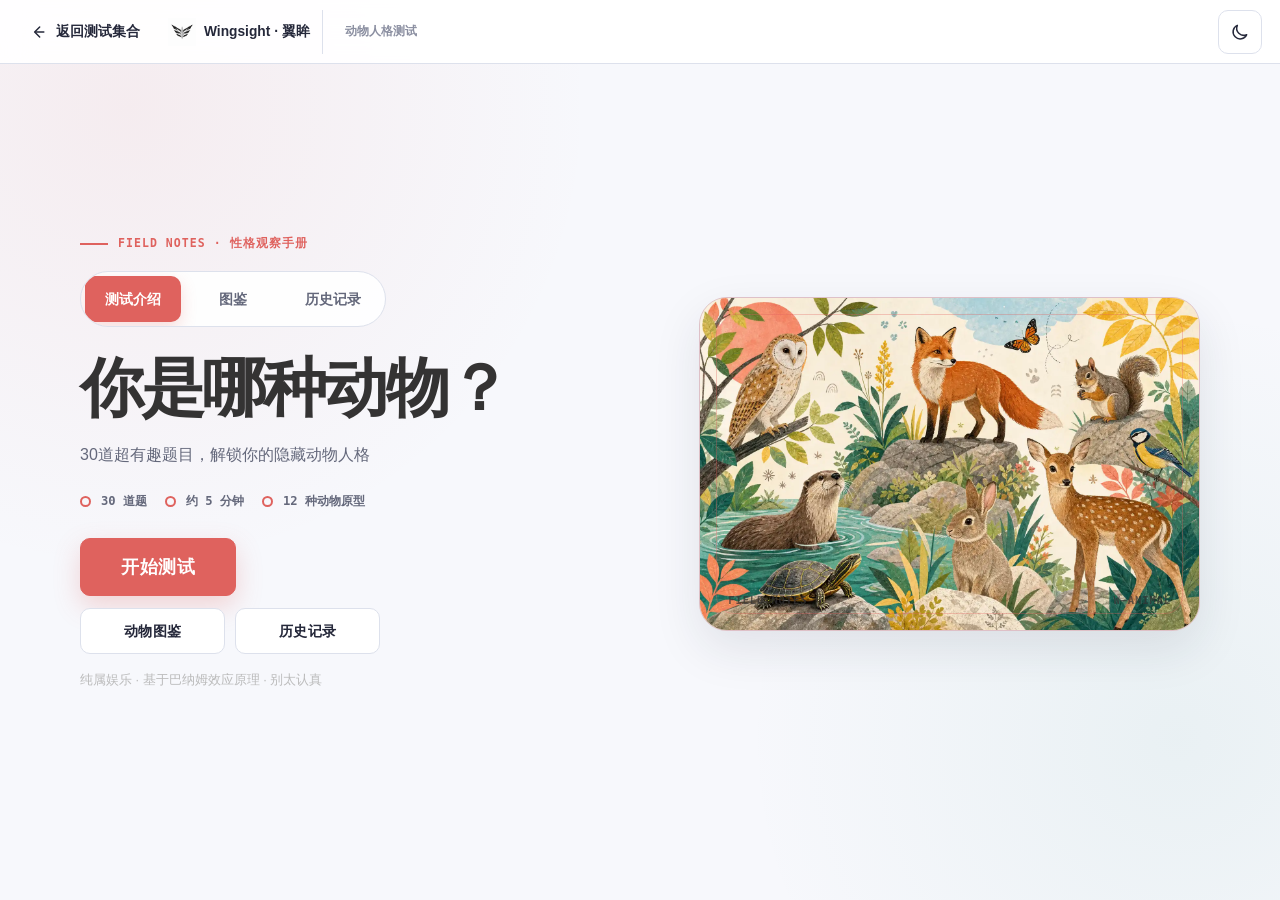
==== commit c9990020: "Rename W-Test branding to Wingsight" ====
--- a/tests/animal/index.html
+++ b/tests/animal/index.html
@@ -19,7 +19,7 @@
 <nav class="wt-nav">
     <a href="../../index.html">← 返回测试集合</a>
     <span style="color:rgba(255,255,255,0.2);">|</span>
-    <span class="wt-nav-logo">W-Test</span>
+        <span class="wt-nav-logo">Wingsight · 翼眸</span>
 </nav>
 
 <div class="floating-bg">
--- a/tests/animal/style.css
+++ b/tests/animal/style.css
@@ -0,0 +1,628 @@
+/* ===== Wingsight（翼眸）返回导航 ===== */
+.wt-nav {
+  position: fixed;
+  top: 0; left: 0; right: 0;
+  z-index: 1000;
+  padding: 12px 24px;
+  background: rgba(10, 10, 26, 0.88);
+  backdrop-filter: blur(20px);
+  -webkit-backdrop-filter: blur(20px);
+  border-bottom: 1px solid rgba(255,255,255,0.1);
+  display: flex; align-items: center; gap: 12px;
+  font-family: -apple-system, BlinkMacSystemFont, 'Segoe UI', 'PingFang SC', 'Microsoft YaHei', sans-serif;
+}
+.wt-nav a {
+  display: inline-flex; align-items: center; gap: 6px;
+  color: rgba(255,255,255,0.75);
+  text-decoration: none; font-size: 0.9rem; font-weight: 500;
+  transition: color 0.2s;
+}
+.wt-nav a:hover { color: #fff; }
+.wt-nav .wt-nav-logo {
+  font-weight: 700; font-size: 1rem;
+  background: linear-gradient(135deg, #7C5CFC, #FF6B9D);
+  -webkit-background-clip: text;
+  -webkit-text-fill-color: transparent;
+  background-clip: text;
+}
+body.wt-has-nav { padding-top: 50px; }
+@media (max-width: 600px) {
+  .wt-nav { padding: 10px 16px; }
+  .wt-nav a { font-size: 0.82rem; }
+  body.wt-has-nav { padding-top: 44px; }
+}
+
+:root {
+  --coral: #FF6B6B;
+  --teal: #4ECDC4;
+  --yellow: #FFE66D;
+  --purple: #A29BFE;
+  --dark: #2D3436;
+  --light: #F8F9FA;
+  --card: #FFFFFF;
+  --radius: 20px;
+  --shadow: 0 8px 32px rgba(0,0,0,0.08);
+}
+
+* { margin:0; padding:0; box-sizing:border-box; }
+
+body {
+  font-family: -apple-system, BlinkMacSystemFont, "Segoe UI", "PingFang SC", "Microsoft YaHei", sans-serif;
+  background: linear-gradient(135deg, #FFE0E0 0%, #E0F0FF 30%, #FFF5E0 60%, #E0FFE8 100%);
+  background-attachment: fixed;
+  min-height: 100vh;
+  color: var(--dark);
+  line-height: 1.6;
+  -webkit-tap-highlight-color: transparent;
+  user-select: none;
+}
+
+/* ===== 浮动装饰 ===== */
+.floating-bg {
+  position: fixed; top:0; left:0; width:100%; height:100%;
+  pointer-events: none; z-index: 0; overflow: hidden;
+}
+.floating-bg .emoji {
+  position: absolute; font-size: 3rem; opacity: 0.1;
+  animation: floatAround 20s infinite ease-in-out;
+}
+.floating-bg .emoji:nth-child(1){ top:3%; left:5%; animation-delay:0s; }
+.floating-bg .emoji:nth-child(2){ top:12%; right:6%; animation-delay:-4s; }
+.floating-bg .emoji:nth-child(3){ top:55%; left:8%; animation-delay:-8s; }
+.floating-bg .emoji:nth-child(4){ top:70%; right:10%; animation-delay:-12s; }
+.floating-bg .emoji:nth-child(5){ top:35%; left:85%; animation-delay:-16s; }
+.floating-bg .emoji:nth-child(6){ top:80%; left:50%; animation-delay:-3s; }
+.floating-bg .emoji:nth-child(7){ top:22%; left:42%; animation-delay:-7s; }
+.floating-bg .emoji:nth-child(8){ top:48%; right:22%; animation-delay:-11s; }
+.floating-bg .emoji:nth-child(9){ top:8%; left:70%; animation-delay:-2s; }
+.floating-bg .emoji:nth-child(10){ top:65%; left:30%; animation-delay:-9s; }
+.floating-bg .emoji:nth-child(11){ top:90%; right:35%; animation-delay:-14s; }
+.floating-bg .emoji:nth-child(12){ top:42%; left:62%; animation-delay:-6s; }
+
+@keyframes floatAround {
+  0%,100% { transform: translateY(0) rotate(0deg) scale(1); }
+  25% { transform: translateY(-30px) rotate(5deg) scale(1.1); }
+  50% { transform: translateY(10px) rotate(-3deg) scale(0.95); }
+  75% { transform: translateY(-15px) rotate(2deg) scale(1.05); }
+}
+
+/* ===== 主容器 ===== */
+.container {
+  max-width: 900px; margin: 0 auto; padding: 40px 24px;
+  position: relative; z-index: 1;
+}
+
+/* ===== 卡片 ===== */
+.card {
+  background: var(--card); border-radius: 24px;
+  padding: 40px 44px; box-shadow: var(--shadow);
+  transition: transform 0.3s, box-shadow 0.3s;
+  margin-bottom: 24px;
+}
+
+/* ===== 首页 ===== */
+.hero { text-align: center; padding: 60px 40px; }
+.hero .logo { font-size: 5rem; margin-bottom: 16px; animation: bounce 2s infinite; }
+@keyframes bounce {
+  0%,100% { transform: translateY(0); }
+  50% { transform: translateY(-15px); }
+}
+.hero h1 {
+  font-size: 2.4rem; font-weight: 900;
+  background: linear-gradient(135deg, var(--coral), var(--purple));
+  -webkit-background-clip: text; -webkit-text-fill-color: transparent;
+  background-clip: text; margin-bottom: 12px;
+}
+.hero .subtitle { color: #888; font-size: 1.05rem; margin-bottom: 32px; }
+.hero .stats {
+  display: flex; justify-content: center; gap: 36px;
+  margin-bottom: 36px; font-size: 1rem; color: #aaa;
+}
+.hero .stats span { font-weight: 700; color: var(--coral); font-size: 1.2rem; }
+
+.btn {
+  display: inline-block; padding: 16px 40px;
+  border-radius: 50px; border: none; cursor: pointer;
+  font-size: 1.1rem; font-weight: 700;
+  transition: all 0.25s; outline: none;
+  font-family: inherit; letter-spacing: 0.5px;
+}
+.btn-primary {
+  background: linear-gradient(135deg, var(--coral), #FF8E8E);
+  color: #fff; box-shadow: 0 4px 16px rgba(255,107,107,0.35);
+}
+.btn-primary:hover { transform: translateY(-2px); box-shadow: 0 6px 24px rgba(255,107,107,0.45); }
+.btn-primary:active { transform: scale(0.96); }
+
+.btn-outline {
+  background: #fff; color: var(--dark);
+  border: 2px solid #eee;
+}
+.btn-outline:hover { border-color: var(--coral); color: var(--coral); }
+
+.btn-small { padding: 10px 20px; font-size: 0.9rem; }
+
+/* ===== 进度条 ===== */
+.progress-wrap {
+  display: flex; align-items: center; gap: 12px;
+  margin-bottom: 24px; padding: 0 4px;
+}
+.progress-bar {
+  flex:1; height: 8px; background: #eee;
+  border-radius: 10px; overflow: hidden;
+}
+.progress-fill {
+  height: 100%; border-radius: 10px;
+  background: linear-gradient(90deg, var(--coral), var(--yellow), var(--teal));
+  background-size: 200% 100%;
+  transition: width 0.4s cubic-bezier(0.4,0,0.2,1);
+  animation: shimmer 3s infinite;
+}
+@keyframes shimmer {
+  0% { background-position: 100% 0; }
+  100% { background-position: -100% 0; }
+}
+.progress-num { font-size: 0.85rem; font-weight: 700; color: var(--coral); min-width: 45px; text-align: right; }
+
+/* ===== 题目区域 ===== */
+.question-area { display: none; }
+.question-area.active { display: block; }
+
+.question-num {
+  font-size: 0.85rem; color: var(--purple); font-weight: 700;
+  text-transform: uppercase; letter-spacing: 2px; margin-bottom: 12px;
+}
+.question-text {
+  font-size: 1.35rem; font-weight: 700; margin-bottom: 28px;
+  line-height: 1.5;
+}
+
+.options {
+  display: grid; grid-template-columns: 1fr 1fr; gap: 14px;
+}
+.option {
+  display: flex; align-items: center; gap: 14px;
+  padding: 20px 24px; border-radius: 16px;
+  background: #fff; border: 2px solid #f0f0f0;
+  cursor: pointer; transition: all 0.2s;
+  font-size: 1rem; min-height: 72px;
+}
+.option:hover { border-color: #ddd; background: #fafafa; transform: translateY(-2px); box-shadow: 0 4px 12px rgba(0,0,0,0.06); }
+.option.selected {
+  border-color: var(--coral); background: #FFF5F5;
+  transform: scale(1.02); box-shadow: 0 4px 16px rgba(255,107,107,0.15);
+}
+.option .opt-emoji { font-size: 2rem; flex-shrink: 0; }
+.option .opt-letter {
+  width: 36px; height: 36px; border-radius: 50%;
+  background: #f5f5f5; display: flex; align-items: center; justify-content: center;
+  font-weight: 800; font-size: 0.9rem; color: #bbb; flex-shrink: 0;
+  transition: all 0.2s;
+}
+.option.selected .opt-letter { background: var(--coral); color: #fff; }
+
+/* ===== 按钮区 ===== */
+.btn-row { display: flex; gap: 12px; margin-top: 20px; justify-content: center; }
+.btn-prev { opacity: 0.6; }
+.btn-prev:hover { opacity: 1; }
+
+/* ===== 加载动画 ===== */
+.loading-screen {
+  display: none; text-align: center; padding: 60px 20px;
+}
+.loading-screen.active { display: block; }
+.loading-spinner {
+  font-size: 4rem; animation: spinPulse 1.5s infinite ease-in-out;
+}
+@keyframes spinPulse {
+  0%,100% { transform: scale(1) rotate(0deg); }
+  25% { transform: scale(1.2) rotate(90deg); }
+  50% { transform: scale(1) rotate(180deg); }
+  75% { transform: scale(1.2) rotate(270deg); }
+}
+.loading-text { margin-top: 16px; color: #aaa; font-size: 0.9rem; animation: fadeText 2s infinite; }
+@keyframes fadeText {
+  0%,100% { opacity: 0.5; }
+  50% { opacity: 1; }
+}
+
+/* ===== 结果页 ===== */
+.result-screen { display: none; }
+.result-screen.active { display: block; }
+
+.result-card {
+  text-align: center; padding: 48px 44px;
+  background: #fff; border-radius: 24px;
+  box-shadow: var(--shadow); position: relative; overflow: hidden;
+}
+.result-card::before {
+  content:''; position: absolute; top:-80px; right:-80px;
+  width:220px; height:220px; border-radius:50%;
+  opacity: 0.05;
+}
+.result-animal-visual {
+  width: min(280px, 70vw);
+  aspect-ratio: 3 / 4;
+  margin: 0 auto 22px;
+  overflow: hidden;
+  border-radius: 24px;
+  box-shadow: 0 20px 50px rgba(35, 28, 24, 0.18);
+}
+.result-animal-visual img {
+  width: 100%;
+  height: 100%;
+  display: block;
+  object-fit: cover;
+}
+
+.result-animal-visual.image-missing {
+  display: grid;
+  min-height: 220px;
+  place-items: center;
+  border: 1px dashed var(--border);
+  border-radius: 18px;
+  background: var(--card-bg);
+}
+.result-animal-visual.image-missing::after {
+  content: '插画暂未加载，以下文字档案仍可正常阅读';
+  max-width: 220px;
+  color: var(--text-secondary);
+  font-size: 13px;
+  line-height: 1.6;
+  text-align: center;
+}
+.result-kicker {
+  margin: 0 0 8px;
+  color: #9b8d84;
+  font-size: 0.72rem;
+  font-weight: 800;
+  letter-spacing: 0.14em;
+}
+.result-animal-name {
+  font-size: 2.2rem; font-weight: 900; margin: 0 0 8px;
+}
+.result-tagline {
+  font-size: 1.05rem; color: #888; margin-bottom: 28px;
+  font-style: italic;
+}
+.result-desc {
+  text-align: left; font-size: 1.05rem; line-height: 1.9;
+  background: #fafafa; border-radius: 18px; padding: 28px 32px;
+  margin-bottom: 24px; max-width: 650px; margin-left: auto; margin-right: auto;
+}
+.result-traits {
+  display: grid; grid-template-columns: 1fr 1fr; gap: 16px;
+  margin-bottom: 24px; max-width: 650px; margin-left: auto; margin-right: auto;
+}
+.trait-box {
+  background: #fafafa; border-radius: 16px; padding: 24px;
+  text-align: left;
+}
+.trait-box .trait-label {
+  font-size: 0.85rem; color: #aaa; font-weight: 700; margin-bottom: 10px;
+  text-transform: uppercase; letter-spacing: 2px;
+}
+.trait-box .trait-content { font-size: 0.95rem; line-height: 1.7; }
+
+.result-evidence {
+  max-width: 650px;
+  margin: 0 auto 24px;
+  padding: 24px;
+  text-align: left;
+  border: 1px solid #eee8e2;
+  border-radius: 18px;
+  background: #fffdfb;
+}
+.result-evidence > div:first-child {
+  display: flex;
+  align-items: baseline;
+  justify-content: space-between;
+  gap: 12px;
+}
+.result-evidence h2 { font-size: 1.1rem; }
+.result-evidence > p { margin: 4px 0 18px; color: #8b817b; font-size: 0.82rem; line-height: 1.6; }
+.result-evidence__list { display: grid; gap: 10px; }
+.result-evidence__item {
+  display: grid;
+  grid-template-columns: 26px 88px 1fr 28px;
+  align-items: center;
+  gap: 10px;
+  font-size: 0.82rem;
+}
+.result-evidence__item > span,
+.result-evidence__item > em { color: #9b8d84; font-style: normal; }
+.result-evidence__item > i { height: 6px; overflow: hidden; border-radius: 999px; background: #eee8e2; }
+.result-evidence__item > i b { display: block; height: 100%; border-radius: inherit; }
+
+.match-row {
+  display: flex; gap: 12px; justify-content: center; flex-wrap: wrap;
+}
+.match-chip {
+  display: inline-flex; align-items: center; gap: 6px;
+  padding: 8px 16px; border-radius: 50px;
+  font-size: 0.85rem; font-weight: 700;
+}
+.match-best { background: #E8FFF0; color: #20A060; }
+.match-worst { background: #FFF0F0; color: #D04040; }
+
+.share-buttons { display: flex; gap: 12px; justify-content: center; flex-wrap: wrap; margin-top: 20px; }
+
+/* ===== 分数条(调试用，可保留作为趣味展示) ===== */
+.score-breakdown {
+  display: none; /* 默认隐藏，如果想展示可以改为grid */
+  grid-template-columns: repeat(4, 1fr); gap: 8px;
+  margin-top: 12px; font-size: 0.75rem;
+}
+.score-item { text-align: center; padding: 6px; background: #fafafa; border-radius: 8px; }
+.score-item .si-emoji { font-size:1.2rem; }
+.score-item .si-bar {
+  height:4px; border-radius:2px; margin-top:4px;
+  transition: width 1s ease;
+}
+
+/* ===== Toast ===== */
+.toast {
+  position: fixed; bottom: 30px; left: 50%; transform: translateX(-50%);
+  background: var(--dark); color: #fff; padding: 12px 24px;
+  border-radius: 50px; font-size: 0.85rem; z-index: 999;
+  animation: toastIn 0.3s ease, toastOut 0.3s 1.7s ease forwards;
+  pointer-events: none;
+}
+@keyframes toastIn { from { opacity:0; transform:translateX(-50%) translateY(20px); } to { opacity:1; transform:translateX(-50%) translateY(0); } }
+@keyframes toastOut { from { opacity:1; } to { opacity:0; transform:translateX(-50%) translateY(20px); } }
+
+/* ===== 题目选项卡 ===== */
+.question-tabs-wrap {
+  margin-top: 24px; padding-top: 20px;
+  border-top: 1px solid #f0f0f0;
+  position: relative;
+}
+.question-tabs {
+  display: flex; flex-wrap: wrap; gap: 8px; justify-content: center;
+  padding: 4px 0 8px;
+}
+.q-tab {
+  flex-shrink: 0; width: 34px; height: 34px; border-radius: 50%;
+  display: flex; align-items: center; justify-content: center;
+  font-size: 0.78rem; font-weight: 700; cursor: pointer;
+  border: 2px solid #e8e8e8; background: #fff; color: #b0b0b0;
+  transition: all 0.2s; user-select: none;
+}
+.q-tab:hover { border-color: #ccc; }
+.q-tab.done { background: var(--coral); border-color: var(--coral); color: #fff; }
+.q-tab.current { border-color: var(--coral); color: var(--coral); background: #fff; box-shadow: 0 0 0 3px rgba(255,107,107,0.15); }
+.q-tab.future { background: #f8f8f8; border-color: #eee; }
+
+/* ===== 历史记录 ===== */
+.history-list { display: flex; flex-direction: column; gap: 14px; }
+.history-item {
+  display: flex; align-items: center; gap: 16px;
+  background: #fff; border-radius: 16px; padding: 18px 22px;
+  border: 1px solid #f0f0f0; cursor: pointer; transition: all 0.2s;
+}
+.history-item:hover { border-color: #ddd; box-shadow: 0 2px 12px rgba(0,0,0,0.04); transform: translateX(4px); }
+.history-item .hi-emoji { font-size: 2.4rem; flex-shrink: 0; }
+.history-item .hi-info { flex:1; }
+.history-item .hi-name { font-weight: 700; font-size: 1.05rem; }
+.history-item .hi-time { font-size: 0.8rem; color: #aaa; margin-top: 2px; }
+.history-item .hi-arrow { font-size: 1.2rem; color: #ccc; flex-shrink: 0; }
+.hi-delete {
+  background: none; border: none; cursor: pointer;
+  font-size: 1.1rem; padding: 6px; border-radius: 50%;
+  transition: all 0.2s; flex-shrink: 0;
+  opacity: 0.5; line-height: 1;
+}
+.hi-delete:hover { opacity: 1; background: #FFF0F0; transform: scale(1.15); }
+.history-empty { text-align: center; padding: 60px 20px; color: #bbb; }
+.history-empty .he-emoji { font-size: 4rem; margin-bottom: 16px; }
+.history-header {
+  display: flex; align-items: center; justify-content: space-between;
+  margin-bottom: 20px;
+}
+.history-header h2 { font-size: 1.3rem; font-weight: 800; }
+.history-actions { display: flex; gap: 10px; }
+
+/* ===== 动物图鉴页 ===== */
+.encyclopedia-header { text-align: center; margin-bottom: 28px; }
+.encyclopedia-header h2 { font-size: 1.5rem; font-weight: 900; margin-bottom: 4px; }
+.encyclopedia-header p { font-size: 0.9rem; color: #999; }
+
+.animal-grid {
+  display: grid; grid-template-columns: repeat(3, 1fr); gap: 18px;
+  margin-bottom: 36px;
+}
+.animal-card {
+  width: 100%; padding: 0; background: #fff; border-radius: 20px;
+  text-align: left; cursor: pointer; font: inherit; color: inherit;
+  box-shadow: 0 2px 12px rgba(0,0,0,0.06);
+  transition: transform 0.2s ease, box-shadow 0.2s ease;
+  position: relative; overflow: hidden;
+  border: 1px solid #eee8e2;
+}
+.animal-card:hover {
+  transform: translateY(-3px); box-shadow: 0 12px 28px rgba(0,0,0,0.1);
+}
+.animal-card:focus-visible {
+  outline: 3px solid color-mix(in srgb, var(--animal-color) 40%, white);
+  outline-offset: 3px;
+}
+.animal-card .ac-image {
+  width: 100%; height: auto; aspect-ratio: 3 / 4; display: block; object-fit: cover;
+}
+.animal-card .ac-copy { display: grid; gap: 7px; padding: 16px; }
+.animal-card .ac-name {
+  font-weight: 900; font-size: 1.08rem; color: var(--animal-color);
+}
+.animal-card .ac-tagline {
+  min-height: 2.8em; font-size: 0.78rem; color: #7f746e; line-height: 1.4;
+}
+.animal-card .ac-traits { display: flex; flex-wrap: wrap; gap: 5px; }
+.animal-card .ac-traits em {
+  max-width: 100%; overflow: hidden; text-overflow: ellipsis; white-space: nowrap;
+  padding: 3px 7px; border-radius: 999px; background: #f6f2ee;
+  color: #776d67; font-size: 0.67rem; font-style: normal;
+}
+
+.animal-dossier { display: grid; gap: 20px; }
+.animal-dossier__image {
+  width: min(280px, 100%); height: auto; aspect-ratio: 3 / 4; display: block; object-fit: cover;
+  border-radius: 18px; box-shadow: 0 14px 30px rgba(35, 28, 24, 0.14);
+}
+.animal-dossier__tagline { margin: 0; color: var(--animal-color); font-size: 1.05rem; font-weight: 800; }
+.animal-dossier__desc { color: #5f5752; font-size: 0.92rem; line-height: 1.8; }
+.animal-dossier__traits,
+.animal-dossier__matches { display: grid; grid-template-columns: 1fr 1fr; gap: 12px; }
+.animal-dossier section { padding: 16px; border: 1px solid #eee8e2; border-radius: 14px; background: #fffdfb; }
+.animal-dossier section span { color: var(--animal-color); font-size: 0.76rem; font-weight: 800; letter-spacing: 0.06em; }
+.animal-dossier section p { margin: 8px 0 0; color: #6f655f; font-size: 0.84rem; line-height: 1.7; }
+.animal-dossier__note { margin: 0; color: #9b918b; font-size: 0.75rem; }
+
+/* CP专区 */
+.section-title {
+  text-align: center; font-size: 1.2rem; font-weight: 800; margin-bottom: 20px;
+  display: flex; align-items: center; justify-content: center; gap: 8px;
+}
+.section-title::before, .section-title::after {
+  content:''; width:40px; height:2px; background: #eee; border-radius:1px;
+}
+.cp-pairs { display: grid; grid-template-columns: repeat(3, 1fr); gap: 14px; margin-bottom: 36px; }
+.cp-pair {
+  background: linear-gradient(135deg, #fff 0%, #fff5f5 100%);
+  border-radius: 18px; padding: 20px 16px; text-align: center;
+  width: 100%; cursor: pointer; font: inherit; color: inherit;
+  box-shadow: 0 2px 12px rgba(0,0,0,0.05);
+  transition: transform 0.3s;
+  border: 2px solid transparent;
+}
+.cp-pair:hover { transform: scale(1.03); border-color: #FFD0D0; }
+.cp-pair .cpp-emojis { font-size: 2.2rem; margin-bottom: 8px; }
+.cp-pair .cpp-names { font-weight: 800; font-size: 0.95rem; margin-bottom: 4px; }
+.cp-pair .cpp-why { font-size: 0.78rem; color: #999; line-height: 1.5; }
+.cp-pair .cpp-badge {
+  display: inline-block; padding: 3px 10px; border-radius: 50px;
+  font-size: 0.7rem; font-weight: 700;
+  background: #E8FFF0; color: #20A060;
+  margin-bottom: 6px;
+}
+
+/* 兼容性查询 */
+.compat-checker {
+  background: #fff; border-radius: 20px; padding: 28px 24px;
+  box-shadow: 0 2px 12px rgba(0,0,0,0.06); margin-bottom: 24px;
+  text-align: center;
+}
+.compat-selects {
+  display: flex; align-items: center; justify-content: center; gap: 14px;
+  flex-wrap: wrap; margin-bottom: 20px;
+}
+.compat-selects select {
+  padding: 10px 16px; border-radius: 50px; border: 2px solid #eee;
+  font-size: 1rem; font-family: inherit; cursor: pointer;
+  background: #fafafa; outline: none;
+  transition: border-color 0.2s;
+  min-width: 140px;
+}
+.compat-selects select:focus { border-color: var(--coral); }
+.compat-selects .vs-text { font-weight: 900; font-size: 1.1rem; color: #ccc; }
+.compat-result {
+  padding: 20px; border-radius: 16px; background: #fafafa;
+  min-height: 60px; display: flex; align-items: center;
+  justify-content: center;
+}
+.compat-result .cr-empty { color: #ccc; font-size: 0.9rem; }
+.compat-score {
+  font-size: 3rem; font-weight: 900; line-height: 1;
+}
+.compat-score-wrap { text-align: center; }
+.compat-score-wrap .cs-label { font-size: 0.8rem; color: #aaa; margin-top: 4px; }
+.compat-msg { font-size: 0.95rem; color: #555; margin-top: 8px; line-height: 1.6; }
+
+/* Tab切换 */
+.ency-tabs {
+  display: flex; gap: 8px; justify-content: center; flex-wrap: wrap;
+  margin-bottom: 24px;
+}
+.ency-tab {
+  padding: 8px 18px; border-radius: 50px; border: 2px solid #eee;
+  background: #fff; font-size: 0.85rem; font-weight: 700;
+  cursor: pointer; transition: all 0.2s; font-family: inherit;
+  color: #888;
+}
+.ency-tab:hover { border-color: #ddd; color: #555; }
+.ency-tab.active {
+  background: var(--coral); color: #fff; border-color: var(--coral);
+}
+
+/* 返回按钮行 */
+.ency-header-row {
+  display: flex; align-items: center; justify-content: space-between;
+  margin-bottom: 24px;
+}
+.ency-title { text-align: center; }
+.ency-title span {
+  display: block; margin-bottom: 5px; color: #9b8d84;
+  font-size: 0.7rem; font-weight: 800; letter-spacing: 0.13em;
+}
+.ency-title h1 { margin: 0; font-size: 1.65rem; }
+.ency-header-spacer { width: 70px; }
+.ency-intro {
+  max-width: 620px; margin: 0 auto 24px; text-align: center;
+  color: #847a74; font-size: 0.88rem; line-height: 1.7;
+}
+
+/* ===== 响应式 ===== */
+@media (max-width:768px) {
+  .container { padding: 16px; }
+  .card { padding: 24px 20px; border-radius: 20px; }
+  .hero { padding: 32px 16px; }
+  .hero h1 { font-size: 1.6rem; }
+  .hero .logo { font-size: 3.5rem; }
+  .hero .stats { gap: 20px; font-size: 0.85rem; }
+  .hero .stats span { font-size: 1rem; }
+  .question-text { font-size: 1.1rem; }
+  .options { grid-template-columns: 1fr; gap: 10px; }
+  .option { padding: 16px 18px; font-size: 0.95rem; min-height: auto; }
+  .option .opt-emoji { font-size: 1.5rem; }
+  .btn { padding: 14px 28px; font-size: 1rem; }
+  .result-card { padding: 32px 20px; }
+  .result-animal-name { font-size: 1.6rem; }
+  .result-desc { font-size: 0.95rem; padding: 20px; }
+  .result-traits { grid-template-columns: 1fr; }
+  .trait-box { padding: 16px; }
+  .q-tab { width: 30px; height: 30px; font-size: 0.7rem; }
+  .question-tabs { gap: 6px; }
+  .history-item { padding: 14px 16px; }
+  .history-item .hi-emoji { font-size: 2rem; }
+  .animal-grid { grid-template-columns: repeat(2, 1fr); gap: 12px; }
+  .animal-card .ac-copy { padding: 14px; }
+  .cp-pairs { grid-template-columns: repeat(2, 1fr); }
+  .animal-dossier__traits,
+  .animal-dossier__matches { grid-template-columns: 1fr; }
+}
+
+@media (max-width:480px) {
+  .container { padding: 8px; }
+  .card { padding: 20px 14px; }
+  .hero h1 { font-size: 1.4rem; }
+  .hero .logo { font-size: 2.8rem; }
+  .hero .stats { gap: 14px; font-size: 0.78rem; flex-wrap: wrap; }
+  .question-text { font-size: 1rem; }
+  .option { padding: 14px 14px; font-size: 0.88rem; }
+  .option .opt-emoji { font-size: 1.3rem; }
+  .result-card { padding: 24px 16px; }
+  .result-desc { font-size: 0.9rem; padding: 16px; }
+  .q-tab { width: 28px; height: 28px; font-size: 0.68rem; }
+  .animal-grid { grid-template-columns: repeat(2, 1fr); gap: 10px; }
+  .animal-card .ac-name { font-size: 0.85rem; }
+  .animal-card .ac-copy { padding: 12px 10px; }
+  .animal-card .ac-traits em:nth-child(n+3) { display: none; }
+  .result-evidence { padding: 18px 14px; }
+  .result-evidence__item { grid-template-columns: 22px 72px 1fr 24px; gap: 7px; }
+  .ency-header-row { display: grid; grid-template-columns: auto 1fr auto; gap: 8px; }
+  .ency-title h1 { font-size: 1.25rem; }
+  .ency-title span { font-size: 0.58rem; }
+  .ency-header-spacer { width: 56px; }
+  .cp-pairs { grid-template-columns: 1fr; }
+  .compat-selects { flex-direction: column; }
+  .compat-selects .vs-text { transform: rotate(90deg); }
+}
--- a/css/tokens.css
+++ b/css/tokens.css
@@ -41,6 +41,21 @@
   --wt-ease: cubic-bezier(0.22, 1, 0.36, 1);
   --wt-duration-fast: 160ms;
   --wt-duration-normal: 280ms;
+  --wt-duration-view: 220ms;
+  --wt-duration-drawer-in: 260ms;
+  --wt-duration-drawer-out: 180ms;
+  --wt-test-accent: var(--wt-color-primary);
+  --wt-test-accent-strong: var(--wt-color-primary-strong);
+  --wt-test-accent-soft: var(--wt-color-primary-soft);
+  --wt-test-surface-themed: var(--wt-color-surface-soft);
+  --wt-test-illustration-bg: var(--wt-color-primary-soft);
+  --wt-chart-grid: var(--wt-color-border);
+  --wt-chart-text: var(--wt-color-text-secondary);
+  --wt-danger-soft: color-mix(in srgb, var(--wt-color-danger) 10%, var(--wt-color-surface));
+  --wt-z-nav: 1000;
+  --wt-z-sticky: 900;
+  --wt-z-overlay: 1100;
+  --wt-z-toast: 1200;
 }
 
 [data-theme="dark"] {
--- a/css/components.css
+++ b/css/components.css
@@ -172,6 +172,369 @@
   color: var(--wt-color-text);
 }
 
+.wt-empty-state__visual {
+  width: 120px;
+  height: 88px;
+  display: grid;
+  place-items: center;
+  margin: 0 auto var(--wt-space-4);
+  border: 1px solid color-mix(in srgb, var(--wt-test-accent) 28%, var(--wt-color-border));
+  border-radius: var(--wt-radius-lg);
+  color: var(--wt-test-accent);
+  background: var(--wt-test-illustration-bg);
+}
+
+.wt-empty-state__visual svg {
+  width: 72px;
+  height: 52px;
+  fill: none;
+  stroke: currentColor;
+  stroke-width: 1.6;
+  stroke-linecap: round;
+  stroke-linejoin: round;
+}
+
+.wt-empty-state p {
+  max-width: 48ch;
+  margin: 0 auto var(--wt-space-5);
+  line-height: 1.7;
+}
+
+.wt-test-view-nav {
+  width: fit-content;
+  max-width: 100%;
+  display: flex;
+  align-items: center;
+  gap: var(--wt-space-1);
+  margin: 0 0 var(--wt-space-5);
+  padding: var(--wt-space-1);
+  overflow-x: auto;
+  border: 1px solid var(--wt-color-border);
+  border-radius: 999px;
+  background: color-mix(in srgb, var(--wt-color-surface) 94%, transparent);
+  scrollbar-width: none;
+}
+
+.wt-test-view-nav::-webkit-scrollbar {
+  display: none;
+}
+
+.wt-test-view-nav__item {
+  min-width: 96px;
+  min-height: 44px;
+  padding: 9px 16px;
+  border: 0;
+  border-radius: 999px;
+  color: var(--wt-color-text-secondary);
+  background: transparent;
+  font: 700 0.88rem/1.2 var(--wt-font-body);
+  white-space: nowrap;
+  cursor: pointer;
+}
+
+.wt-test-view-nav__item:hover {
+  color: var(--wt-test-accent-strong);
+  background: var(--wt-test-accent-soft);
+}
+
+.wt-test-view-nav__item[aria-current="page"] {
+  color: #fff;
+  background: var(--wt-test-accent);
+  box-shadow: 0 6px 16px color-mix(in srgb, var(--wt-test-accent) 22%, transparent);
+}
+
+.wt-page-heading {
+  display: flex;
+  align-items: flex-start;
+  justify-content: space-between;
+  gap: var(--wt-space-5);
+  margin-bottom: var(--wt-space-6);
+}
+
+.wt-page-heading__copy {
+  max-width: 65ch;
+}
+
+.wt-page-heading h1,
+.wt-page-heading h2 {
+  margin: 0 0 var(--wt-space-2);
+  color: var(--wt-color-text);
+  font-family: var(--wt-font-display);
+  line-height: 1.15;
+}
+
+.wt-page-heading p {
+  margin: 0;
+  color: var(--wt-color-text-secondary);
+  line-height: 1.7;
+}
+
+.wt-detail-drawer {
+  width: min(520px, 100vw);
+  max-width: 100vw;
+  height: 100dvh;
+  max-height: 100dvh;
+  margin: 0 0 0 auto;
+  padding: 0;
+  border: 0;
+  border-left: 1px solid var(--wt-color-border);
+  border-radius: 0;
+  color: var(--wt-color-text);
+  background: var(--wt-color-surface);
+  box-shadow: var(--wt-shadow-md);
+}
+
+.wt-detail-drawer[open] {
+  animation: wt-drawer-in var(--wt-duration-drawer-in) var(--wt-ease) both;
+}
+
+.wt-detail-drawer::backdrop {
+  background: rgba(15, 18, 32, 0.52);
+}
+
+.wt-detail-drawer__header {
+  position: sticky;
+  top: 0;
+  z-index: 1;
+  display: flex;
+  align-items: center;
+  justify-content: space-between;
+  gap: var(--wt-space-4);
+  padding: var(--wt-space-4) var(--wt-space-5);
+  border-bottom: 1px solid var(--wt-color-border);
+  background: color-mix(in srgb, var(--wt-color-surface) 94%, transparent);
+  backdrop-filter: blur(12px);
+}
+
+.wt-detail-drawer__body {
+  padding: var(--wt-space-6) var(--wt-space-5) var(--wt-space-8);
+}
+
+.wt-toast-region {
+  position: fixed;
+  z-index: var(--wt-z-toast);
+  right: max(16px, env(safe-area-inset-right));
+  bottom: max(16px, env(safe-area-inset-bottom));
+  width: min(420px, calc(100vw - 32px));
+  display: grid;
+  gap: var(--wt-space-2);
+  pointer-events: none;
+}
+
+.wt-toast {
+  display: flex;
+  align-items: center;
+  justify-content: space-between;
+  gap: var(--wt-space-4);
+  padding: 12px 14px 12px 18px;
+  border: 1px solid var(--wt-color-border-strong);
+  border-radius: var(--wt-radius-md);
+  color: var(--wt-color-text);
+  background: var(--wt-color-surface-raised);
+  box-shadow: var(--wt-shadow-md);
+  pointer-events: auto;
+  animation: wt-toast-in var(--wt-duration-normal) var(--wt-ease) both;
+}
+
+.wt-toast__action {
+  min-width: 72px;
+  min-height: 44px;
+  padding: 8px 12px;
+  border: 0;
+  border-radius: var(--wt-radius-sm);
+  color: var(--wt-test-accent-strong);
+  background: var(--wt-test-accent-soft);
+  font: 750 0.86rem/1 var(--wt-font-body);
+  cursor: pointer;
+}
+
+.wt-sticky-actions {
+  display: flex;
+  justify-content: center;
+  gap: var(--wt-space-2);
+  margin-top: var(--wt-space-6);
+}
+
+.wt-history-list-shell {
+  width: 100%;
+}
+
+.wt-history-controls {
+  display: flex;
+  align-items: center;
+  justify-content: space-between;
+  gap: var(--wt-space-4);
+  margin-bottom: var(--wt-space-5);
+}
+
+.wt-history-controls p {
+  margin: 0;
+  color: var(--wt-color-text-secondary);
+  font-size: 0.84rem;
+}
+
+.wt-history-controls > div {
+  display: flex;
+  flex-wrap: wrap;
+  justify-content: flex-end;
+  gap: var(--wt-space-2);
+}
+
+.wt-history-group + .wt-history-group {
+  margin-top: var(--wt-space-6);
+}
+
+.wt-history-group > h2 {
+  margin: 0 0 var(--wt-space-3);
+  color: var(--wt-color-text-secondary);
+  font: 700 0.78rem/1.2 var(--wt-font-mono);
+}
+
+.wt-history-card {
+  position: relative;
+  min-height: 92px;
+  display: flex;
+  align-items: stretch;
+  margin-bottom: 10px;
+  border: 1px solid var(--wt-color-border);
+  border-radius: var(--wt-radius-md);
+  background: var(--wt-color-surface);
+  box-shadow: var(--wt-shadow-sm);
+}
+
+.wt-history-card__check {
+  width: 20px;
+  height: 20px;
+  align-self: center;
+  flex: 0 0 auto;
+  margin: 0 0 0 16px;
+  accent-color: var(--wt-test-accent);
+}
+
+.wt-history-card__main {
+  min-width: 0;
+  flex: 1;
+  display: grid;
+  grid-template-columns: 64px minmax(0, 1fr) auto;
+  align-items: center;
+  gap: var(--wt-space-4);
+  padding: 14px 16px;
+  border: 0;
+  border-radius: inherit;
+  color: var(--wt-color-text);
+  background: transparent;
+  text-align: left;
+  cursor: pointer;
+}
+
+.wt-history-card__main:hover {
+  background: var(--wt-test-accent-soft);
+}
+
+.wt-history-card__visual {
+  width: 56px;
+  height: 56px;
+  display: grid;
+  place-items: center;
+  overflow: hidden;
+  border: 1px solid color-mix(in srgb, var(--wt-test-accent) 24%, var(--wt-color-border));
+  border-radius: var(--wt-radius-sm);
+  color: var(--wt-test-accent-strong);
+  background: var(--wt-test-illustration-bg);
+  font: 750 0.78rem/1.2 var(--wt-font-mono);
+  text-align: center;
+}
+
+.wt-history-card__visual--images {
+  width: 96px;
+  display: flex;
+  align-items: center;
+  justify-content: center;
+  gap: 3px;
+  padding: 3px;
+}
+
+.wt-history-card__visual--images img {
+  min-width: 0;
+  width: 28px;
+  height: 48px;
+  display: block;
+  object-fit: cover;
+  border-radius: 3px;
+}
+
+.wt-history-card__copy {
+  min-width: 0;
+  display: grid;
+  gap: 4px;
+}
+
+.wt-history-card__copy strong,
+.wt-history-card__copy span,
+.wt-history-card__copy small {
+  overflow: hidden;
+  text-overflow: ellipsis;
+  white-space: nowrap;
+}
+
+.wt-history-card__copy span,
+.wt-history-card__copy small {
+  color: var(--wt-color-text-secondary);
+  font-size: 0.76rem;
+}
+
+.wt-history-card__metric {
+  color: var(--wt-test-accent-strong);
+  font: 750 0.8rem/1.2 var(--wt-font-mono);
+  white-space: nowrap;
+}
+
+.wt-history-card__menu {
+  position: relative;
+  align-self: center;
+  margin-right: 10px;
+}
+
+.wt-history-card__menu summary {
+  width: 44px;
+  height: 44px;
+  display: grid;
+  place-items: center;
+  border-radius: var(--wt-radius-sm);
+  color: var(--wt-color-text-secondary);
+  cursor: pointer;
+  list-style: none;
+}
+
+.wt-history-card__menu summary::-webkit-details-marker { display: none; }
+.wt-history-card__menu[open] summary { background: var(--wt-color-surface-soft); }
+
+.wt-history-card__menu button {
+  position: absolute;
+  z-index: 4;
+  top: 48px;
+  right: 0;
+  width: 168px;
+  min-height: 44px;
+  padding: 10px 14px;
+  border: 1px solid var(--wt-color-border);
+  border-radius: var(--wt-radius-sm);
+  color: var(--wt-color-danger);
+  background: var(--wt-color-surface-raised);
+  box-shadow: var(--wt-shadow-md);
+  cursor: pointer;
+}
+
+@keyframes wt-drawer-in {
+  from { opacity: 0; transform: translateX(24px); }
+  to { opacity: 1; transform: translateX(0); }
+}
+
+@keyframes wt-toast-in {
+  from { opacity: 0; transform: translateY(8px); }
+  to { opacity: 1; transform: translateY(0); }
+}
+
 .wt-dialog {
   width: min(620px, calc(100vw - 32px));
   max-height: min(760px, calc(100vh - 32px));
@@ -224,4 +587,59 @@
   .wt-dialog__footer {
     padding: var(--wt-space-4);
   }
-}
+
+  .wt-page-heading {
+    display: block;
+  }
+
+  .wt-page-heading > :last-child {
+    margin-top: var(--wt-space-4);
+  }
+
+  .wt-detail-drawer__header,
+  .wt-detail-drawer__body {
+    padding-inline: var(--wt-space-4);
+  }
+
+  .wt-sticky-actions {
+    position: sticky;
+    z-index: var(--wt-z-sticky);
+    bottom: 0;
+    margin-inline: -16px;
+    padding: 12px 16px max(12px, env(safe-area-inset-bottom));
+    border-top: 1px solid var(--wt-color-border);
+    background: color-mix(in srgb, var(--wt-color-surface) 94%, transparent);
+    backdrop-filter: blur(14px);
+  }
+
+  .wt-sticky-actions > * {
+    flex: 1;
+  }
+
+  .wt-history-controls {
+    align-items: stretch;
+    flex-direction: column;
+  }
+
+  .wt-history-controls > div {
+    justify-content: flex-start;
+  }
+
+  .wt-history-card__main {
+    grid-template-columns: 52px minmax(0, 1fr);
+    gap: 12px;
+    padding: 12px;
+  }
+
+  .wt-history-card__visual {
+    width: 48px;
+    height: 48px;
+  }
+
+  .wt-history-card__visual--images { width: 76px; }
+  .wt-history-card__visual--images img { width: 22px; height: 40px; }
+
+  .wt-history-card__metric {
+    grid-column: 2;
+  }
+}
--- a/css/test-shell.css
+++ b/css/test-shell.css
@@ -1,4 +1,4 @@
-/* W-Test 测试内部统一外壳：共享体验由本文件负责，各测试原样式仅保留内容排版。 */
+/* Wingsight（翼眸）测试内部统一外壳：共享体验由本文件负责，各测试原样式仅保留内容排版。 */
 .wt-has-nav {
   padding-top: 64px !important;
 }
@@ -28,6 +28,11 @@
   --test-ink: var(--wt-color-ink);
   --test-illustration-bg: #eeecff;
   --test-line: color-mix(in srgb, var(--test-primary) 26%, var(--wt-color-border));
+  --wt-test-accent: var(--test-primary);
+  --wt-test-accent-strong: color-mix(in srgb, var(--test-primary) 82%, #111827);
+  --wt-test-accent-soft: var(--test-soft);
+  --wt-test-surface-themed: color-mix(in srgb, var(--test-soft) 72%, var(--wt-color-surface));
+  --wt-test-illustration-bg: var(--test-illustration-bg);
   min-height: 100dvh;
   margin: 0 !important;
   color: var(--wt-color-text) !important;
@@ -165,12 +170,26 @@
 }
 
 .wt-nav-context {
+  min-width: 0;
   overflow: hidden;
+  padding: 8px 10px;
+  border: 0;
+  border-radius: var(--wt-radius-sm);
   color: var(--wt-color-text-muted);
+  background: transparent;
   font: 650 0.78rem/1.2 var(--wt-font-mono);
+  text-align: left;
   text-overflow: ellipsis;
   white-space: nowrap;
-}
+  cursor: pointer;
+}
+
+.wt-nav-context:hover {
+  color: var(--test-primary);
+  background: var(--test-soft);
+}
+
+.wt-nav-back__mobile { display: none; }
 
 .wt-nav-theme {
   width: 44px;
@@ -681,6 +700,25 @@
   padding: clamp(44px, 7vw, 88px) 0 96px !important;
   color: var(--wt-color-text) !important;
   background: transparent !important;
+}
+
+.wt-test-stage.is-wt-view-entering {
+  animation: wt-view-enter var(--wt-duration-view) var(--wt-ease) both;
+}
+
+@keyframes wt-view-enter {
+  from { opacity: 0; transform: translateY(8px); }
+  to { opacity: 1; transform: translateY(0); }
+}
+
+body.wt-shell-v3 .wt-test-stage > .wt-test-view-nav,
+body.wt-shell-v3 :is(.results-container, .history-container, .encyclopedia-container) > .wt-test-view-nav {
+  margin-inline: auto;
+}
+
+body.wt-shell-v3 .wt-test-landing__copy > .wt-test-view-nav {
+  order: -10;
+  margin-bottom: 28px;
 }
 
 body.wt-shell-v3 :is(.results-container, .history-container, .encyclopedia-container) {
@@ -1014,6 +1052,8 @@
 }
 
 @media (max-width: 620px) {
+  .wt-nav-back__desktop { display: none; }
+  .wt-nav-back__mobile { display: inline; }
   .wt-has-nav {
     padding-top: 60px !important;
   }
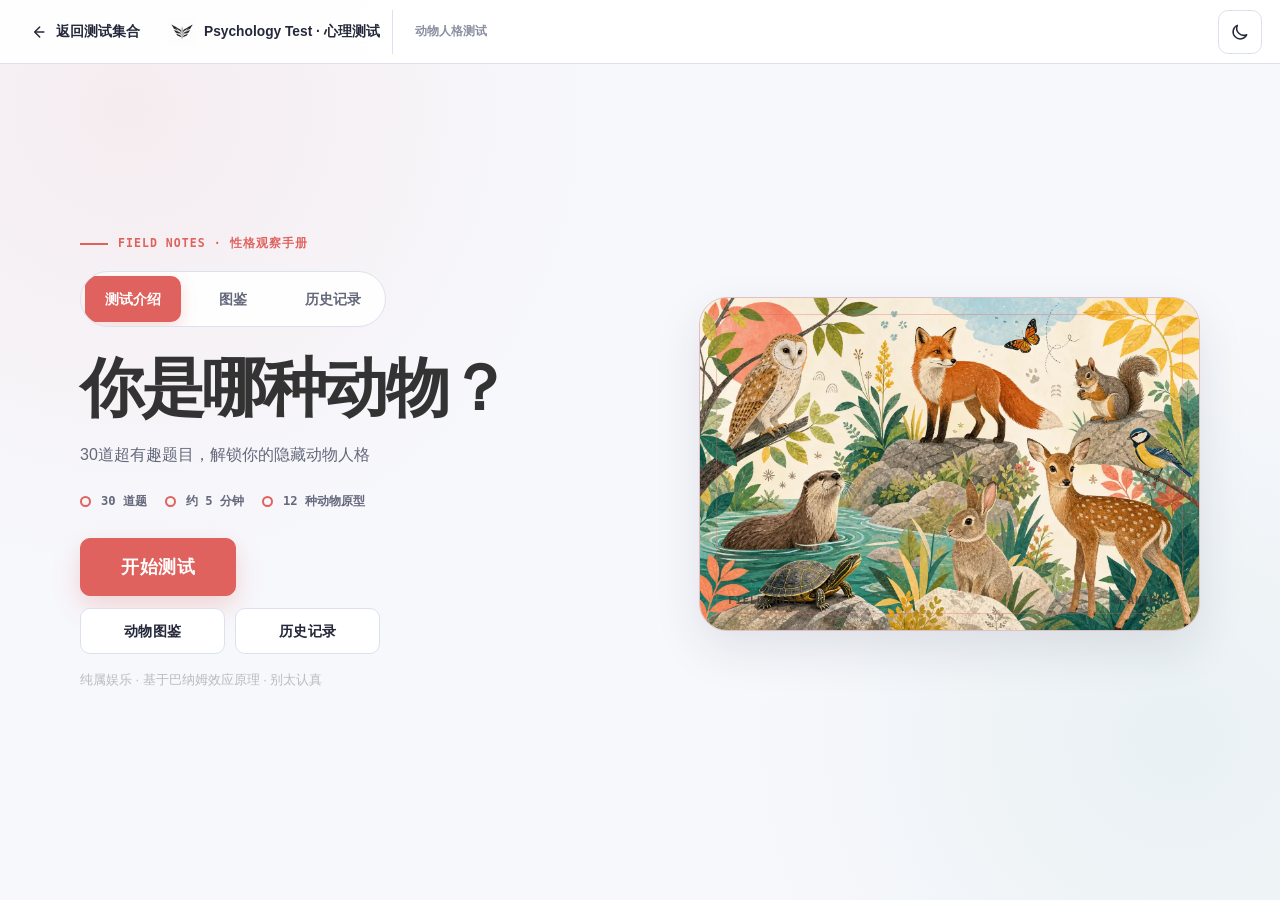
==== commit dc5ec5ce: "Rebrand to Psychology Test" ====
--- a/tests/animal/index.html
+++ b/tests/animal/index.html
@@ -19,7 +19,7 @@
 <nav class="wt-nav">
     <a href="../../index.html">← 返回测试集合</a>
     <span style="color:rgba(255,255,255,0.2);">|</span>
-        <span class="wt-nav-logo">Wingsight · 翼眸</span>
+        <span class="wt-nav-logo">Psychology Test · 心理测试</span>
 </nav>
 
 <div class="floating-bg">
--- a/tests/animal/style.css
+++ b/tests/animal/style.css
@@ -1,4 +1,4 @@
-/* ===== Wingsight（翼眸）返回导航 ===== */
+/* ===== Psychology Test（心理测试）返回导航 ===== */
 .wt-nav {
   position: fixed;
   top: 0; left: 0; right: 0;
--- a/css/test-shell.css
+++ b/css/test-shell.css
@@ -1,4 +1,4 @@
-/* Wingsight（翼眸）测试内部统一外壳：共享体验由本文件负责，各测试原样式仅保留内容排版。 */
+/* Psychology Test（心理测试）测试内部统一外壳：共享体验由本文件负责，各测试原样式仅保留内容排版。 */
 .wt-has-nav {
   padding-top: 64px !important;
 }
